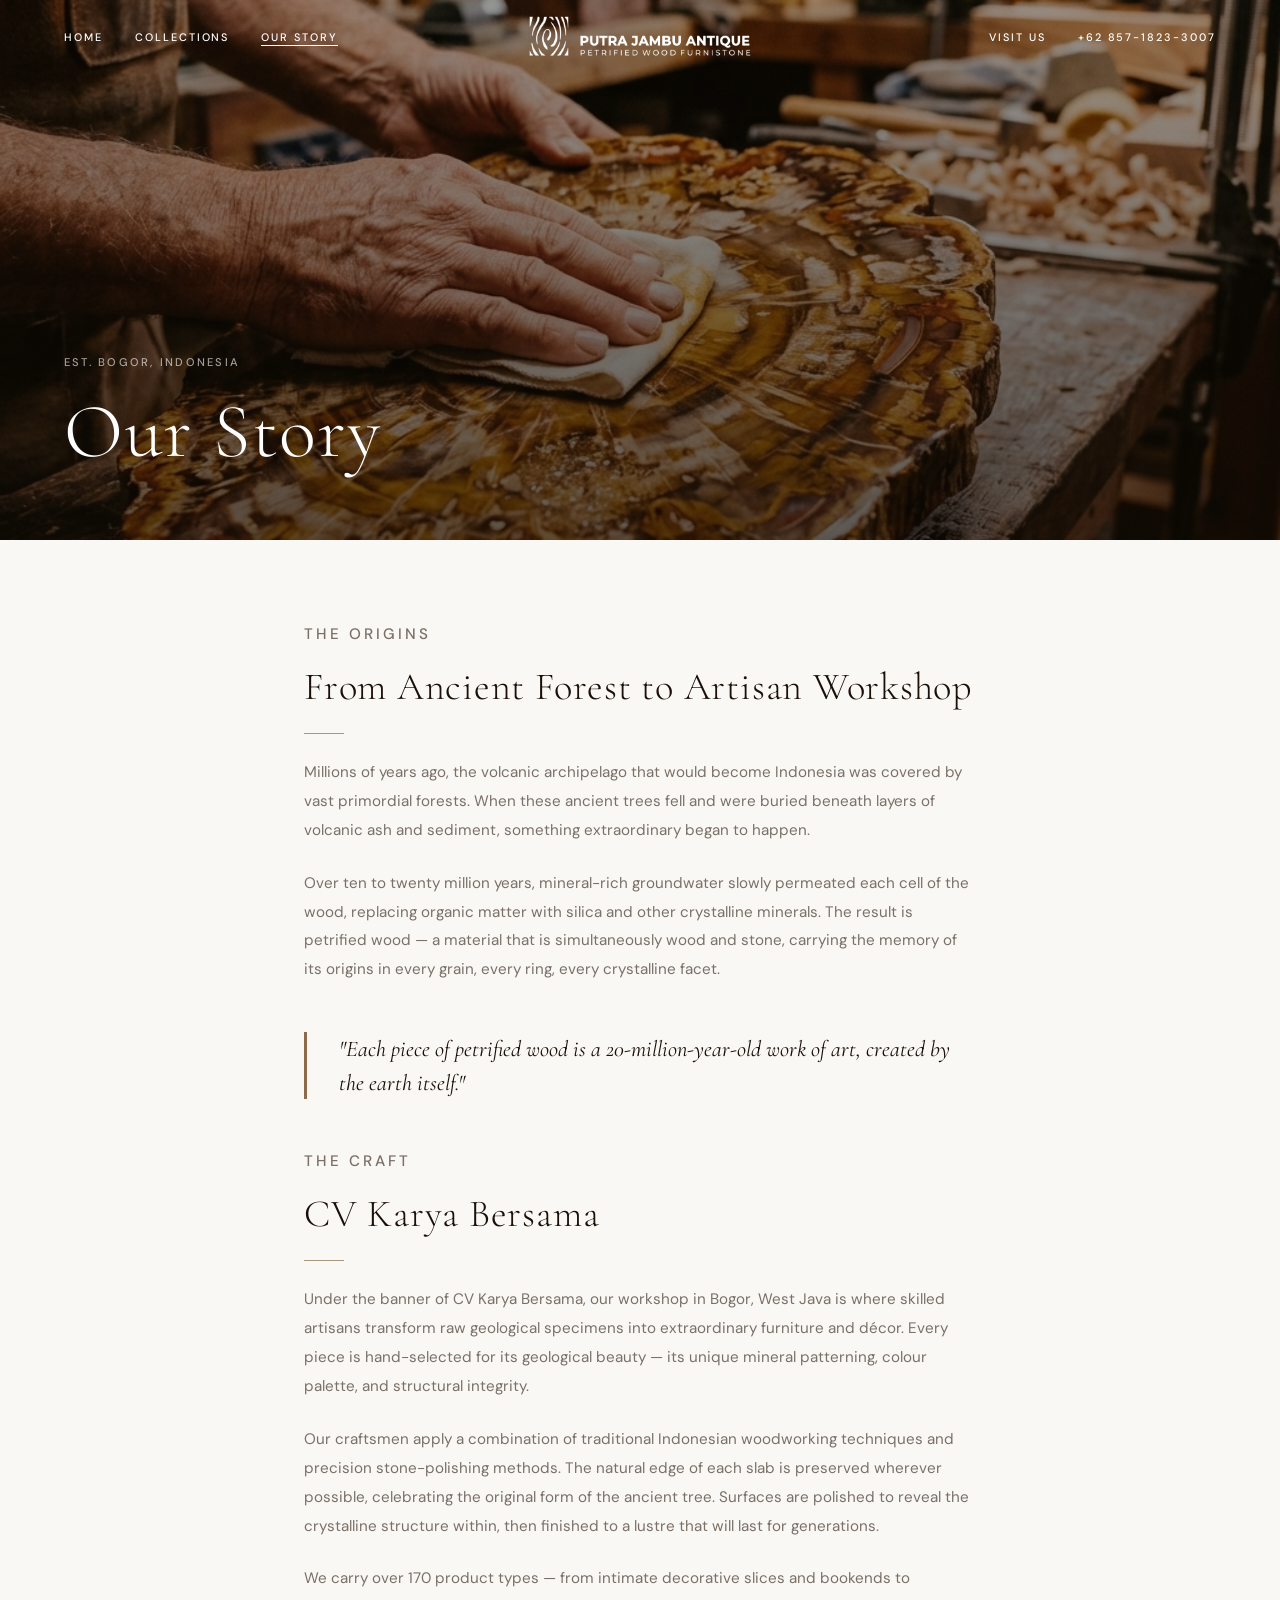
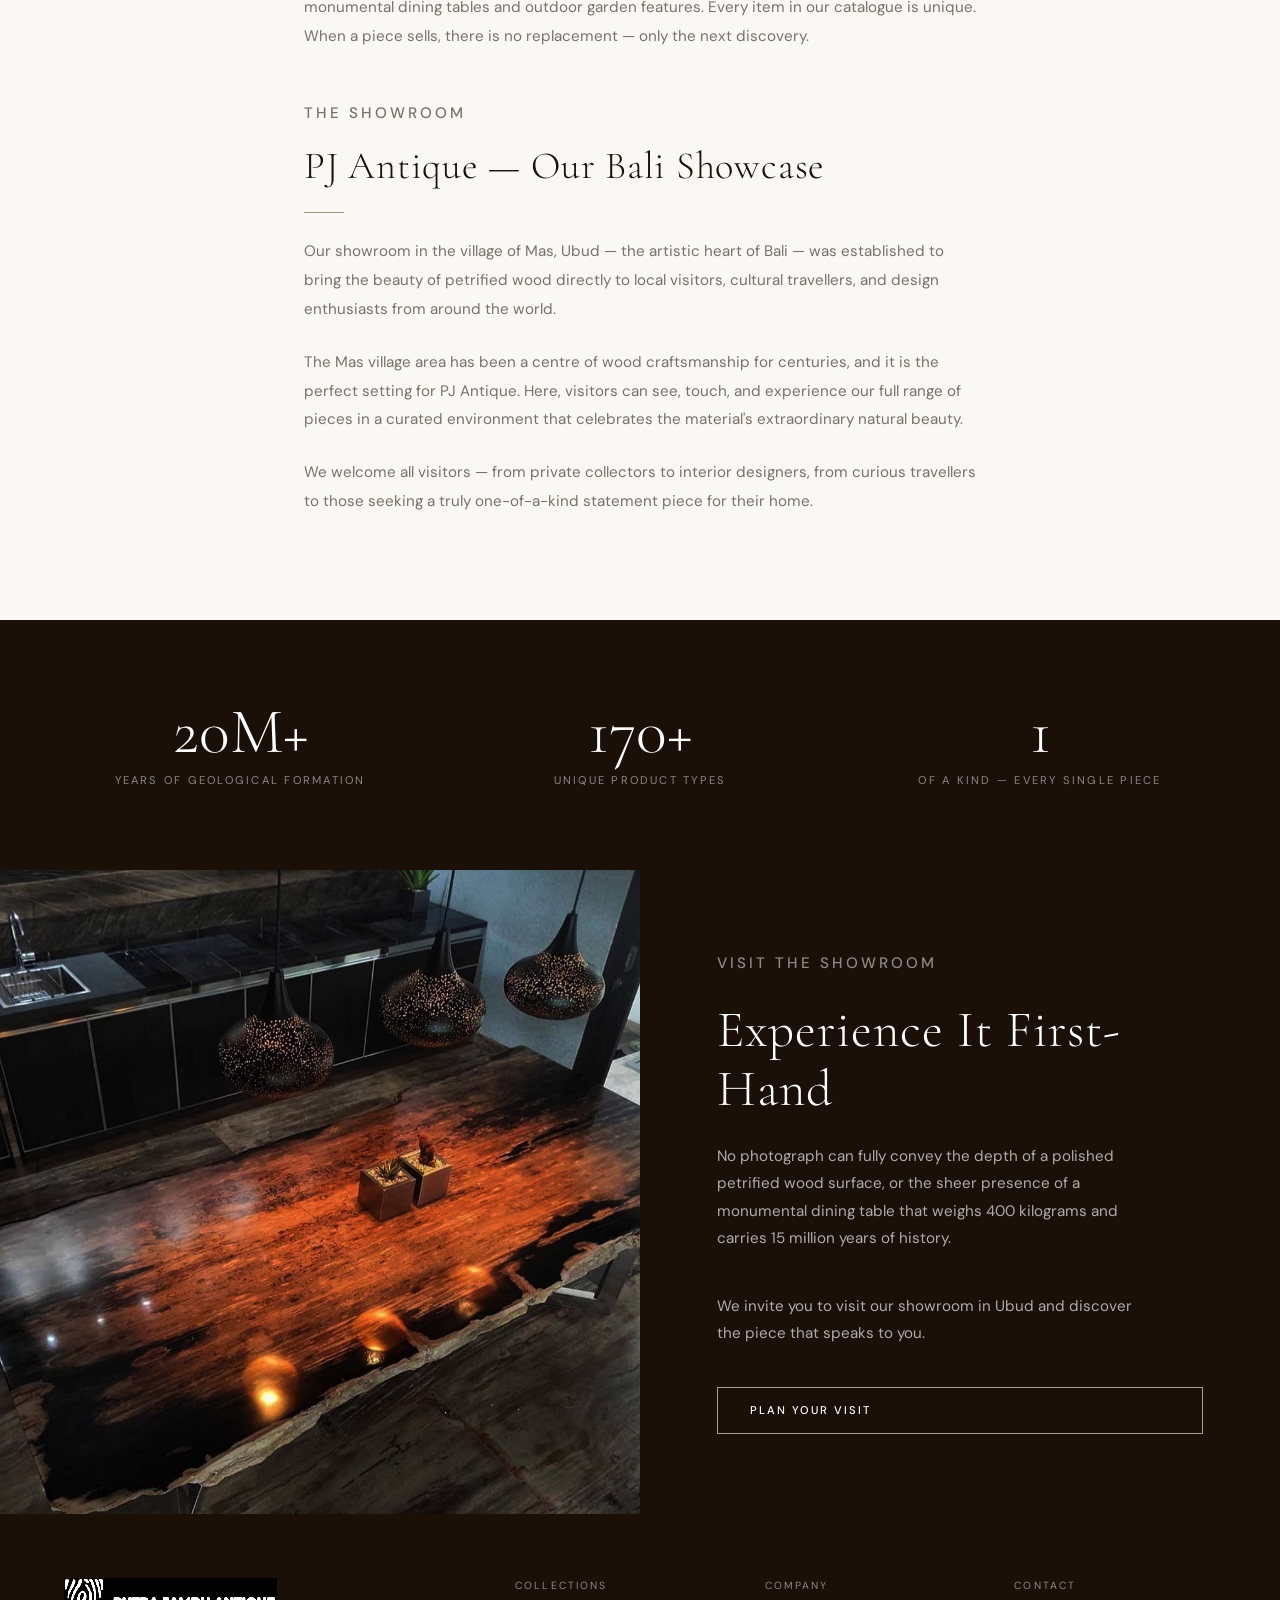
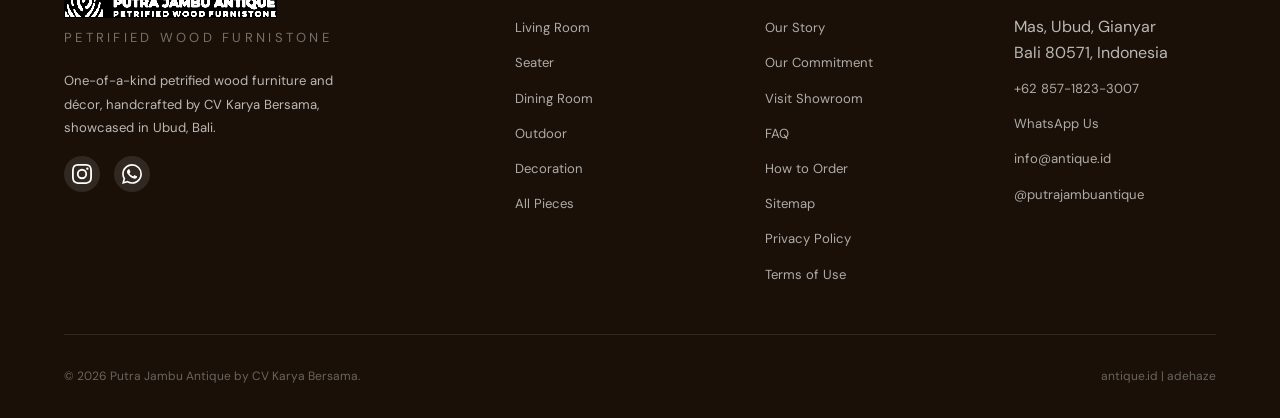
==== public/about.html @ fb38f7b7 "Add Commitment page, fix breadcrumb to Home > Collections > Category > Product, add HTML-to-Markdown" ====
<!DOCTYPE html>
<html lang="en">
<head>
  <meta charset="UTF-8">
  <meta name="viewport" content="width=device-width, initial-scale=1.0">
  <title>Our Story — Putra Jambu Antique</title>
  <meta name="description" content="The story of Putra Jambu Antique — from geological formation millions of years ago to handcrafted heirloom furniture in Bali today.">
  <meta property="og:title" content="Our Story — Putra Jambu Antique">
  <meta property="og:description" content="The story of Putra Jambu Antique — from geological formation millions of years ago to handcrafted heirloom furniture in Bali today.">
  <meta property="og:type" content="website">
  <meta property="og:url" content="https://antique.id/about.html">
  <meta property="og:image" content="https://antique.id/images/about_brand.png">
  <meta name="twitter:card" content="summary_large_image">
  <meta name="twitter:title" content="Our Story — Putra Jambu Antique">
  <meta name="twitter:description" content="The story of Putra Jambu Antique — from geological formation millions of years ago to handcrafted heirloom furniture in Bali today.">
  <meta name="twitter:image" content="https://antique.id/images/about_brand.png">
  <meta name="robots" content="index, follow">
  <link rel="canonical" href="https://antique.id/about">
    <link rel="preconnect" href="https://fonts.googleapis.com">
  <link rel="preconnect" href="https://fonts.gstatic.com" crossorigin>
  <link href="https://fonts.googleapis.com/css2?family=Cormorant+Garamond:ital,wght@0,300;0,400;0,500;0,600;1,300;1,400&family=DM+Sans:wght@300;400;500&display=swap" rel="stylesheet">
  <link rel="stylesheet" href="css/main.css">
  <link rel="icon" type="image/png" href="images/PJA Square Logo_No_White_Background_1.png">
  <link rel="preload" as="image" href="images/about_brand.png">

  <script src="js/app.js" defer></script>
</head>
<body>

<div class="page-transition" id="pageTransition"></div>

<!-- NAVIGATION -->
<nav class="nav transparent" id="mainNav" role="navigation" aria-label="Main navigation">
  <div class="nav__inner">
    <ul class="nav__links" role="list">
      <li><a href="/" class="nav__link" id="nav-home">Home</a></li>
      <li><a href="/collections" class="nav__link" id="nav-collections">Collections</a></li>
      <li><a href="/about" class="nav__link active" id="nav-about">Our Story</a></li>
    </ul>
    <a href="/" class="nav__logo" aria-label="Putra Jambu Antique — Home">
      <img src="images/PJA Header Logo_No_White_Background_1.png" alt="Putra Jambu Antique" class="nav__logo-img" height="42" style="height:42px;width:auto;display:block;">
    </a>
    <ul class="nav__links nav__links--right" role="list">
      <li><a href="/contact" class="nav__link" id="nav-contact">Visit Us</a></li>
      <li><a href="tel:+6285718233007" class="nav__link" id="nav-phone">+62 857-1823-3007</a></li>
    </ul>
    <button class="nav__hamburger" id="navHamburger" aria-label="Open menu" aria-expanded="false">
      <span></span><span></span><span></span>
    </button>
  </div>
</nav>

<div class="nav__mobile" id="mobileMenu" role="dialog" aria-modal="true">
  <button class="nav__mobile-close" id="mobileClose" aria-label="Close menu">&#215;</button>
  <a href="/">Home</a>
  <a href="/collections">Collections</a>
  <a href="/about">Our Story</a>
  <a href="/contact">Visit Us</a>
  <a href="tel:+6285718233007">+62 857-1823-3007</a>
</div>

<!-- ABOUT HERO -->
<section class="about-hero" aria-labelledby="about-title">
  <div class="about-hero__bg" style="background-image: url('/images/about_brand.png')"></div>
  <div class="about-hero__overlay"></div>
  <div class="about-hero__content">
    <p class="label">Est. Bogor, Indonesia</p>
    <h1 id="about-title">Our Story</h1>
  </div>
</section>

<!-- ABOUT CONTENT -->
<main id="main-content">
  <div class="about-content" data-animate>
    <p class="label" style="margin-bottom: 1rem;">The Origins</p>
    <h2>From Ancient Forest to Artisan Workshop</h2>
    <div class="divider" style="margin-left: 0;"></div>
    <p>Millions of years ago, the volcanic archipelago that would become Indonesia was covered by vast primordial forests. When these ancient trees fell and were buried beneath layers of volcanic ash and sediment, something extraordinary began to happen.</p>
    <p>Over ten to twenty million years, mineral-rich groundwater slowly permeated each cell of the wood, replacing organic matter with silica and other crystalline minerals. The result is petrified wood — a material that is simultaneously wood and stone, carrying the memory of its origins in every grain, every ring, every crystalline facet.</p>

    <blockquote>
      "Each piece of petrified wood is a 20-million-year-old work of art, created by the earth itself."
    </blockquote>

    <p class="label" style="margin-bottom: 1rem;" id="craft">The Craft</p>
    <h2>CV Karya Bersama</h2>
    <div class="divider" style="margin-left: 0;"></div>
    <p>Under the banner of CV Karya Bersama, our workshop in Bogor, West Java is where skilled artisans transform raw geological specimens into extraordinary furniture and décor. Every piece is hand-selected for its geological beauty — its unique mineral patterning, colour palette, and structural integrity.</p>
    <p>Our craftsmen apply a combination of traditional Indonesian woodworking techniques and precision stone-polishing methods. The natural edge of each slab is preserved wherever possible, celebrating the original form of the ancient tree. Surfaces are polished to reveal the crystalline structure within, then finished to a lustre that will last for generations.</p>
    <p>We carry over 170 product types — from intimate decorative slices and bookends to monumental dining tables and outdoor garden features. Every item in our catalogue is unique. When a piece sells, there is no replacement — only the next discovery.</p>

    <p class="label" style="margin-bottom: 1rem; margin-top: 3rem;">The Showroom</p>
    <h2>PJ Antique — Our Bali Showcase</h2>
    <div class="divider" style="margin-left: 0;"></div>
    <p>Our showroom in the village of Mas, Ubud — the artistic heart of Bali — was established to bring the beauty of petrified wood directly to local visitors, cultural travellers, and design enthusiasts from around the world.</p>
    <p>The Mas village area has been a centre of wood craftsmanship for centuries, and it is the perfect setting for PJ Antique. Here, visitors can see, touch, and experience our full range of pieces in a curated environment that celebrates the material's extraordinary natural beauty.</p>
    <p>We welcome all visitors — from private collectors to interior designers, from curious travellers to those seeking a truly one-of-a-kind statement piece for their home.</p>
  </div>

  <!-- STATS -->
  <div class="stats-section" data-animate="fade">
    <div class="stats-section__inner">
      <div class="stat">
        <p class="stat__num">20M+</p>
        <p class="stat__label">Years of Geological Formation</p>
      </div>
      <div class="stat">
        <p class="stat__num">170+</p>
        <p class="stat__label">Unique Product Types</p>
      </div>
      <div class="stat">
        <p class="stat__num">1</p>
        <p class="stat__label">Of a Kind — Every Single Piece</p>
      </div>
    </div>
  </div>

  <!-- EDITORIAL -->
  <div class="editorial" data-animate="fade">
    <div class="editorial__img-wrap">
      <img src="images/cat_dining.png" alt="Petrified wood dining table in showroom" class="editorial__img" loading="lazy">
    </div>
    <div class="editorial__copy">
      <p class="label">Visit the Showroom</p>
      <h2>Experience It First-Hand</h2>
      <p>No photograph can fully convey the depth of a polished petrified wood surface, or the sheer presence of a monumental dining table that weighs 400 kilograms and carries 15 million years of history.</p>
      <p>We invite you to visit our showroom in Ubud and discover the piece that speaks to you.</p>
      <a href="/contact" class="btn btn--outline" id="about-visit-btn">Plan Your Visit</a>
    </div>
  </div>
</main>

<!-- FOOTER -->
<footer class="footer" role="contentinfo">
  <div class="footer__inner">
    <div class="footer__top">
      <div class="footer__brand">
        <img src="images/PJA Header Logo_1.png" alt="Putra Jambu Antique" style="height:40px;width:auto;margin-bottom:0.5rem;filter:invert(1) brightness(10) saturate(0);" loading="lazy">
        <p class="footer__brand-sub">Petrified Wood Furnistone</p>
        <p>One-of-a-kind petrified wood furniture and décor, handcrafted by CV Karya Bersama, showcased in Ubud, Bali.</p>
        <div class="footer__social">
          <a href="https://www.instagram.com/putrajambuantique/" target="_blank" rel="noopener" aria-label="Instagram"><svg width="20" height="20" viewBox="0 0 24 24" fill="currentColor"><path d="M12 2.163c3.204 0 3.584.012 4.85.07 3.252.148 4.771 1.691 4.919 4.919.058 1.265.069 1.645.069 4.849 0 3.205-.012 3.584-.069 4.849-.149 3.225-1.664 4.771-4.919 4.919-1.266.058-1.644.07-4.85.07-3.204 0-3.584-.012-4.849-.07-3.26-.149-4.771-1.699-4.919-4.92-.058-1.265-.07-1.644-.07-4.849 0-3.204.013-3.583.07-4.849.149-3.227 1.664-4.771 4.919-4.919 1.266-.057 1.645-.069 4.849-.069zM12 0C8.741 0 8.333.014 7.053.072 2.695.272.273 2.69.073 7.052.014 8.333 0 8.741 0 12c0 3.259.014 3.668.072 4.948.2 4.358 2.618 6.78 6.98 6.98C8.333 23.986 8.741 24 12 24c3.259 0 3.668-.014 4.948-.072 4.354-.2 6.782-2.618 6.979-6.98.059-1.28.073-1.689.073-4.948 0-3.259-.014-3.667-.072-4.947-.196-4.354-2.617-6.78-6.979-6.98C15.668.014 15.259 0 12 0zm0 5.838a6.162 6.162 0 100 12.324 6.162 6.162 0 000-12.324zM12 16a4 4 0 110-8 4 4 0 010 8zm6.406-11.845a1.44 1.44 0 100 2.881 1.44 1.44 0 000-2.881z"/></svg></a>
          <a href="https://wa.me/6285718233007" target="_blank" rel="noopener" aria-label="WhatsApp"><svg width="20" height="20" viewBox="0 0 24 24" fill="currentColor"><path d="M17.472 14.382c-.297-.149-1.758-.867-2.03-.967-.273-.099-.471-.148-.67.15-.197.297-.767.966-.94 1.164-.173.199-.347.223-.644.075-.297-.15-1.255-.463-2.39-1.475-.883-.788-1.48-1.761-1.653-2.059-.173-.297-.018-.458.13-.606.134-.133.298-.347.446-.52.149-.174.198-.298.298-.497.099-.198.05-.371-.025-.52-.075-.149-.669-1.612-.916-2.207-.242-.579-.487-.5-.669-.51-.173-.008-.371-.01-.57-.01-.198 0-.52.074-.792.372-.272.297-1.04 1.016-1.04 2.479 0 1.462 1.065 2.875 1.213 3.074.149.198 2.096 3.2 5.077 4.487.709.306 1.262.489 1.694.625.712.227 1.36.195 1.871.118.571-.085 1.758-.719 2.006-1.413.248-.694.248-1.289.173-1.413-.074-.124-.272-.198-.57-.347m-5.421 7.403h-.004a9.87 9.87 0 01-5.031-1.378l-.361-.214-3.741.982.998-3.648-.235-.374a9.86 9.86 0 01-1.51-5.26c.001-5.45 4.436-9.884 9.888-9.884 2.64 0 5.122 1.03 6.988 2.898a9.825 9.825 0 012.893 6.994c-.003 5.45-4.437 9.884-9.885 9.884m8.413-18.297A11.815 11.815 0 0012.05 0C5.495 0 .16 5.335.157 11.892c0 2.096.547 4.142 1.588 5.945L.057 24l6.305-1.654a11.882 11.882 0 005.683 1.448h.005c6.554 0 11.89-5.335 11.893-11.893a11.821 11.821 0 00-3.48-8.413z"/></svg></a>
        </div>
      </div>
      <div><p class="footer__col-title">Collections</p><ul class="footer__links"><li><a href="/collections?cat=living-room">Living Room</a></li><li><a href="/collections?cat=seater">Seater</a></li><li><a href="/collections?cat=dining-room">Dining Room</a></li><li><a href="/collections?cat=outdoor">Outdoor</a></li><li><a href="/collections?cat=decoration">Decoration</a></li><li><a href="/collections">All Pieces</a></li></ul></div>
      <div><p class="footer__col-title">Company</p><ul class="footer__links"><li><a href="/about">Our Story</a></li><li><a href="/commitment">Our Commitment</a></li><li><a href="/contact">Visit Showroom</a></li><li><a href="/faq">FAQ</a></li><li><a href="/faq#how-to-order">How to Order</a></li><li><a href="/sitemap">Sitemap</a></li><li><a href="/privacy-policy">Privacy Policy</a></li><li><a href="/terms">Terms of Use</a></li></ul></div>
      <div><p class="footer__col-title">Contact</p><ul class="footer__links"><li>Mas, Ubud, Gianyar<br>Bali 80571, Indonesia</li><li><a href="tel:+6285718233007">+62 857-1823-3007</a></li><li><a href="https://wa.me/6285718233007" target="_blank" rel="noopener">WhatsApp Us</a></li><li><a href="mailto:info@antique.id">info@antique.id</a></li><li><a href="https://www.instagram.com/putrajambuantique/" target="_blank" rel="noopener">@putrajambuantique</a></li></ul></div>
    </div>
    <div class="footer__bottom">
      <p>&copy; <span id="footerYear"></span> Putra Jambu Antique by CV Karya Bersama.</p>
      <p>antique.id | adehaze</p>
    </div>
  </div>
</footer>

</body>
</html>
---- public/css/main.css ----
/* ============================================================
   PJ ANTIQUE — Main Stylesheet
   Inspired by RH (Restoration Hardware) aesthetic
   ============================================================ */

/* --- Design Tokens --- */
:root {
  --cream:        #FAF8F5;
  --cream-dark:   #F0EAE2;
  --espresso:     #1A1008;
  --espresso-mid: #3D2B1A;
  --wood:         #8C6A4A;
  --wood-light:   #B59574;
  --warm-gray:    #7A7068;
  --border:       #D4C9BC;
  --border-dark:  #A89880;
  --white:        #FFFFFF;
  --overlay:      rgba(20, 12, 4, 0.55);

  --font-display: 'Cormorant Garamond', Georgia, 'Times New Roman', serif;
  --font-body:    'DM Sans', system-ui, -apple-system, sans-serif;

  --nav-h:        72px;
  --max-w:        1440px;
  --page-px:      clamp(1.5rem, 5vw, 5rem);
  --transition-speed: 200ms;

  --ease-out:     cubic-bezier(0.22, 1, 0.36, 1);
  --ease-in-out:  cubic-bezier(0.65, 0, 0.35, 1);
}

/* --- Reset --- */
*, *::before, *::after { box-sizing: border-box; margin: 0; padding: 0; }
html { scroll-behavior: smooth; font-size: 16px; }
body {
  font-family: var(--font-body);
  background: var(--cream);
  color: var(--espresso);
  line-height: 1.6;
  overflow-x: hidden;
  -webkit-font-smoothing: antialiased;
}
img { display: block; max-width: 100%; height: auto; }
a  { color: inherit; text-decoration: none; }
ul { list-style: none; }
button { cursor: pointer; border: none; background: none; font-family: inherit; }

/* --- Typography Scale --- */
h1, h2, h3, h4 {
  font-family: var(--font-display);
  font-weight: 300;
  line-height: 1.15;
  letter-spacing: 0.02em;
}
h1 { font-size: clamp(2.8rem, 6vw, 5.5rem); }
h2 { font-size: clamp(2rem, 4vw, 3.5rem); }
h3 { font-size: clamp(1.4rem, 2.5vw, 2rem); }
h4 { font-size: clamp(1.1rem, 1.8vw, 1.4rem); }

.label {
  font-family: var(--font-body);
  font-size: 0.7rem;
  font-weight: 500;
  letter-spacing: 0.2em;
  text-transform: uppercase;
  color: var(--warm-gray);
}

/* ============================================================
   NAVIGATION
   ============================================================ */
.nav {
  position: fixed;
  top: 0; left: 0; right: 0;
  z-index: 1000;
  height: var(--nav-h);
  display: flex;
  align-items: center;
  padding: 0 var(--page-px);
  transition: background 0.4s var(--ease-out),
              box-shadow 0.4s var(--ease-out);
}
.nav.transparent { background: transparent; }
.nav.scrolled {
  background: var(--cream);
  box-shadow: 0 1px 0 var(--border);
}
.nav.dark-mode { background: var(--espresso); }

.nav__inner {
  display: grid;
  grid-template-columns: 1fr auto 1fr;
  align-items: center;
  width: 100%;
  max-width: var(--max-w);
  margin: 0 auto;
}

.nav__links {
  display: flex;
  gap: 2rem;
  align-items: center;
}
.nav__links--right { justify-content: flex-end; }

.nav__link {
  font-size: 0.68rem;
  font-weight: 500;
  letter-spacing: 0.18em;
  text-transform: uppercase;
  color: var(--white);
  transition: opacity 0.2s;
  white-space: nowrap;
}
.nav.scrolled .nav__link { color: var(--espresso); }
.nav__link:hover { opacity: 0.6; }
.nav__link.active {
  border-bottom: 1px solid currentColor;
  padding-bottom: 1px;
}

.nav__logo {
  text-align: center;
  display: flex;
  align-items: center;
  justify-content: center;
}
.nav__logo-img {
  height: 42px;
  width: auto;
  display: block;
  /* Logo has dark colours — invert on dark/transparent nav so it shows white */
  filter: invert(1) brightness(10) saturate(0);
  transition: filter 0.4s var(--ease-out);
}
/* On scrolled (cream) nav, show logo in its natural dark colours */
.nav.scrolled .nav__logo-img,
.nav.dark-mode .nav__logo-img {
  filter: invert(1) brightness(10) saturate(0);
}
/* Override: pages where nav starts scrolled with cream bg */
.nav.scrolled:not(.dark-mode) .nav__logo-img {
  filter: none;
}

/* Mobile hamburger */
.nav__hamburger {
  display: none;
  flex-direction: column;
  gap: 5px;
  padding: 8px;
}
.nav__hamburger span {
  display: block; width: 24px; height: 2px;
  background: var(--white);
  transition: transform 0.3s, opacity 0.3s, background 0.3s;
}
.nav.dark-mode .nav__hamburger span { background: var(--white); }
.nav.scrolled .nav__hamburger span { background: var(--espresso); }

/* Mobile menu */
.nav__mobile {
  display: none;
  position: fixed;
  inset: 0;
  background: var(--espresso);
  z-index: 999;
  flex-direction: column;
  align-items: center;
  justify-content: center;
  gap: 2.5rem;
}
.nav__mobile.open { display: flex; }
.nav__mobile a {
  font-family: var(--font-display);
  font-size: 2rem;
  font-weight: 300;
  letter-spacing: 0.1em;
  color: var(--cream);
  transition: opacity 0.2s;
}
.nav__mobile a:hover { opacity: 0.6; }
.nav__mobile-close {
  position: absolute;
  top: 1.5rem; right: 2rem;
  font-size: 2rem;
  color: var(--cream);
  cursor: pointer;
  background: none; border: none;
}

@media (max-width: 768px) {
  .nav__links { display: none; }
  .nav__hamburger { display: flex; flex-direction: column; justify-content: center; align-items: center; gap: 6px; }
  .nav__inner { 
    display: flex; 
    justify-content: space-between; 
    align-items: center; 
  }
}

/* ============================================================
   HERO
   ============================================================ */
.hero {
  position: relative;
  height: 100svh;
  min-height: 600px;
  display: flex;
  align-items: flex-end;
  overflow: hidden;
}
.hero__bg {
  position: absolute;
  inset: 0;
  background-size: cover;
  background-position: center;
  transform: scale(1.05);
  transition: transform 8s ease-out;
}
.hero__bg.loaded { transform: scale(1); }
.hero__overlay {
  position: absolute;
  inset: 0;
  background: linear-gradient(
    to top,
    rgba(16, 10, 4, 0.85) 0%,
    rgba(16, 10, 4, 0.3) 50%,
    rgba(16, 10, 4, 0.1) 100%
  );
}
.hero__content {
  position: relative;
  z-index: 2;
  padding: 0 var(--page-px) 6rem;
  max-width: var(--max-w);
  margin: 0 auto;
  width: 100%;
}
.hero__label {
  color: rgba(255,255,255,0.65);
  margin-bottom: 1.2rem;
}
.hero__title {
  color: var(--white);
  max-width: 16ch;
  margin-bottom: 2rem;
}
.hero__subtitle {
  color: rgba(255,255,255,0.7);
  font-family: var(--font-display);
  font-size: 1.15rem;
  font-weight: 300;
  font-style: italic;
  max-width: 40ch;
  margin-bottom: 2.5rem;
}
.hero__actions { display: flex; gap: 1.2rem; flex-wrap: wrap; }

/* ============================================================
   BUTTONS
   ============================================================ */
.btn {
  display: inline-flex;
  align-items: center;
  gap: 0.6rem;
  padding: 0.85rem 2rem;
  font-size: 0.7rem;
  font-weight: 500;
  letter-spacing: 0.18em;
  text-transform: uppercase;
  transition: all 0.3s var(--ease-out);
  white-space: nowrap;
}
.btn--primary {
  background: var(--white);
  color: var(--espresso);
}
.btn--primary:hover {
  background: var(--cream-dark);
  transform: translateY(-2px);
}
.btn--outline {
  border: 1px solid rgba(255,255,255,0.6);
  color: var(--white);
}
.btn--outline:hover {
  border-color: var(--white);
  background: rgba(255,255,255,0.08);
  transform: translateY(-2px);
}
.btn--dark {
  background: var(--espresso);
  color: var(--white);
}
.btn--dark:hover {
  background: var(--espresso-mid);
  transform: translateY(-2px);
}
.btn--ghost {
  border: 1px solid var(--border-dark);
  color: var(--espresso);
}
.btn--ghost:hover {
  background: var(--espresso);
  color: var(--white);
  border-color: var(--espresso);
}

/* ============================================================
   SECTIONS SHARED
   ============================================================ */
section { overflow: hidden; }

.section-header {
  text-align: center;
  padding: 5rem var(--page-px) 3rem;
  max-width: var(--max-w);
  margin: 0 auto;
}
.section-header .label { margin-bottom: 1rem; }
.section-header h2 { margin-bottom: 1rem; }
.section-header p {
  color: var(--warm-gray);
  max-width: 50ch;
  margin: 0 auto;
  font-size: 0.95rem;
}

.divider {
  width: 40px;
  height: 1px;
  background: var(--border-dark);
  margin: 1.5rem auto;
}

/* ============================================================
   CATEGORY GRID (Homepage)
   ============================================================ */
.categories {
  padding: 0 var(--page-px) 6rem;
  max-width: var(--max-w);
  margin: 0 auto;
}
.categories__grid {
  display: grid;
  grid-template-columns: repeat(4, 1fr);
  gap: 1rem;
}
@media (max-width: 900px) {
  .categories__grid { grid-template-columns: repeat(2, 1fr); }
}
@media (max-width: 480px) {
  .categories__grid { grid-template-columns: 1fr; }
}

.cat-card {
  position: relative;
  overflow: hidden;
  aspect-ratio: 3/4;
  display: block;
  cursor: pointer;
}
.cat-card:first-child { aspect-ratio: unset; grid-row: span 2; }
@media (max-width: 900px) {
  .cat-card:first-child { aspect-ratio: 3/4; grid-row: span 1; }
}

.cat-card__img {
  width: 100%; height: 100%;
  object-fit: cover;
  transition: transform 0.8s var(--ease-out);
}
.cat-card:hover .cat-card__img { transform: scale(1.05); }

.cat-card__overlay {
  position: absolute;
  inset: 0;
  background: linear-gradient(to top, rgba(16,10,4,0.75) 0%, transparent 55%);
  transition: opacity 0.4s;
}
.cat-card:hover .cat-card__overlay { opacity: 0.9; }

.cat-card__content {
  position: absolute;
  bottom: 0; left: 0; right: 0;
  padding: 1.5rem;
  color: var(--white);
}
.cat-card__label { color: rgba(255,255,255,0.6); margin-bottom: 0.4rem; }
.cat-card__title {
  font-family: var(--font-display);
  font-size: 1.4rem;
  font-weight: 300;
  letter-spacing: 0.05em;
  margin-bottom: 0.8rem;
}
.cat-card__link {
  font-size: 0.65rem;
  font-weight: 500;
  letter-spacing: 0.2em;
  text-transform: uppercase;
  color: rgba(255,255,255,0.75);
  display: inline-flex;
  align-items: center;
  gap: 0.4rem;
  border-bottom: 1px solid rgba(255,255,255,0.3);
  padding-bottom: 2px;
  transition: all 0.3s;
}
.cat-card:hover .cat-card__link { color: var(--white); border-color: var(--white); }

/* ============================================================
   FEATURED PRODUCTS (Homepage)
   ============================================================ */
.featured {
  background: var(--cream-dark);
  padding: 5rem 0;
}
.featured__inner {
  max-width: var(--max-w);
  margin: 0 auto;
  padding: 0 var(--page-px);
}
.featured__track-wrap {
  overflow: hidden;
  margin: 0 calc(-1 * var(--page-px));
}
.featured__track {
  display: flex;
  gap: 1.5rem;
  padding: 2rem var(--page-px);
  overflow-x: auto;
  scroll-snap-type: x mandatory;
  scrollbar-width: none;
  -ms-overflow-style: none;
}
.featured__track::-webkit-scrollbar { display: none; }

.featured__nav {
  display: flex;
  justify-content: flex-end;
  gap: 0.75rem;
  margin-top: 1.5rem;
}
.featured__nav button {
  width: 44px; height: 44px;
  border: 1px solid var(--border-dark);
  display: flex; align-items: center; justify-content: center;
  transition: all 0.3s;
  color: var(--espresso);
}
.featured__nav button:hover { background: var(--espresso); color: var(--white); border-color: var(--espresso); }

/* ============================================================
   PRODUCT CARDS
   ============================================================ */
.prod-card {
  flex: 0 0 320px;
  scroll-snap-align: start;
  display: block;
  cursor: pointer;
}
@media (max-width: 480px) { .prod-card { flex: 0 0 80vw; } }

.prod-card__img-wrap {
  position: relative;
  overflow: hidden;
  aspect-ratio: 4/5;
  background: var(--cream);
  margin-bottom: 1rem;
}
.prod-card__img {
  width: 100%; height: 100%;
  object-fit: cover;
  transition: transform 0.7s var(--ease-out);
}
.prod-card:hover .prod-card__img { transform: scale(1.04); }
.prod-card__badge {
  position: absolute;
  top: 1rem; left: 1rem;
  background: var(--espresso);
  color: var(--white);
  font-size: 0.6rem;
  letter-spacing: 0.15em;
  text-transform: uppercase;
  padding: 0.3rem 0.7rem;
}

.prod-card__info { padding: 0 0.25rem; }
.prod-card__cat {
  font-size: 0.65rem;
  letter-spacing: 0.2em;
  text-transform: uppercase;
  color: var(--warm-gray);
  margin-bottom: 0.3rem;
}
.prod-card__name {
  font-family: var(--font-display);
  font-size: 1.1rem;
  font-weight: 300;
  color: var(--espresso);
  margin-bottom: 0.4rem;
  line-height: 1.3;
}
.prod-card__short {
  font-size: 0.82rem;
  color: var(--warm-gray);
  line-height: 1.5;
  margin-bottom: 0.75rem;
}
.prod-card__action {
  font-size: 0.65rem;
  letter-spacing: 0.18em;
  text-transform: uppercase;
  color: var(--espresso);
  border-bottom: 1px solid var(--border-dark);
  padding-bottom: 2px;
  display: inline-block;
  transition: border-color 0.3s;
}
.prod-card:hover .prod-card__action { border-color: var(--espresso); }

/* ── Skeleton loading cards ── */
@keyframes shimmer {
  0%   { background-position: -800px 0; }
  100% { background-position: 800px 0; }
}
.skeleton-card {
  flex: 0 0 320px;
  display: block;
  pointer-events: none;
}
@media (max-width: 480px) { .skeleton-card { flex: 0 0 80vw; } }

.skeleton-card__img {
  aspect-ratio: 4/5;
  background: linear-gradient(90deg, var(--cream) 25%, #e8e0d8 50%, var(--cream) 75%);
  background-size: 800px 100%;
  animation: shimmer 1.4s infinite linear;
  margin-bottom: 1rem;
}
.skeleton-card__line {
  height: 0.7rem;
  border-radius: 2px;
  background: linear-gradient(90deg, var(--cream) 25%, #e8e0d8 50%, var(--cream) 75%);
  background-size: 800px 100%;
  animation: shimmer 1.4s infinite linear;
  margin-bottom: 0.6rem;
}
.skeleton-card__line--short { width: 55%; }
.skeleton-card__line--long  { width: 85%; }

/* ============================================================
   EDITORIAL BANNER
   ============================================================ */
.editorial {
  display: grid;
  grid-template-columns: 1fr 1fr;
  min-height: 70vh;
}
@media (max-width: 768px) { .editorial { grid-template-columns: 1fr; } }

.editorial__img-wrap {
  position: relative;
  overflow: hidden;
  min-height: 400px;
}
.editorial__img {
  position: absolute;
  inset: 0;
  width: 100%; height: 100%;
  object-fit: cover;
  transition: transform 0.8s var(--ease-out);
}
.editorial:hover .editorial__img { transform: scale(1.03); }

.editorial__copy {
  background: var(--espresso);
  color: var(--white);
  display: flex;
  flex-direction: column;
  justify-content: center;
  padding: 5rem clamp(2rem, 6vw, 6rem);
}
.editorial__copy .label { color: rgba(255,255,255,0.5); margin-bottom: 1.5rem; }
.editorial__copy h2 { color: var(--white); margin-bottom: 1.5rem; }
.editorial__copy p {
  color: rgba(255,255,255,0.65);
  font-size: 0.95rem;
  line-height: 1.8;
  margin-bottom: 2.5rem;
  max-width: 42ch;
}

/* ============================================================
   FULL-BLEED PARALLAX SECTION
   ============================================================ */
.parallax-section {
  position: relative;
  height: 60vh;
  min-height: 400px;
  display: flex;
  align-items: center;
  justify-content: center;
  overflow: hidden;
}
.parallax-section__bg {
  position: absolute;
  inset: -20%;
  background-size: cover;
  background-position: center;
  will-change: transform;
}
.parallax-section__overlay {
  position: absolute;
  inset: 0;
  background: rgba(16,10,4,0.65);
}
.parallax-section__content {
  position: relative;
  z-index: 2;
  text-align: center;
  color: var(--white);
  padding: 0 var(--page-px);
}
.parallax-section__content h2 { color: var(--white); margin-bottom: 1rem; }
.parallax-section__content p {
  color: rgba(255,255,255,0.7);
  font-family: var(--font-display);
  font-style: italic;
  font-size: 1.2rem;
  margin-bottom: 2rem;
}

/* ============================================================
   INFO STRIP
   ============================================================ */
.info-strip {
  background: var(--cream-dark);
  border-top: 1px solid var(--border);
  border-bottom: 1px solid var(--border);
}
.info-strip__inner {
  display: grid;
  grid-template-columns: repeat(3, 1fr);
  max-width: var(--max-w);
  margin: 0 auto;
}
@media (max-width: 600px) { .info-strip__inner { grid-template-columns: 1fr; } }

.info-strip__item {
  padding: 2.5rem var(--page-px);
  text-align: center;
  border-right: 1px solid var(--border);
}
.info-strip__item:last-child { border-right: none; }
.info-strip__icon {
  font-size: 1.5rem;
  margin-bottom: 0.8rem;
  display: block;
}
.info-strip__title {
  font-family: var(--font-display);
  font-size: 1rem;
  font-weight: 400;
  margin-bottom: 0.4rem;
}
.info-strip__text { font-size: 0.8rem; color: var(--warm-gray); }

/* ============================================================
   COLLECTIONS PAGE
   ============================================================ */
.page-hero {
  padding-top: var(--nav-h);
  background: var(--espresso);
  padding-bottom: 3rem;
}
.page-hero__inner {
  max-width: var(--max-w);
  margin: 0 auto;
  padding: 3rem var(--page-px) 0;
  color: var(--white);
}
.page-hero__inner .label { color: rgba(255,255,255,0.5); margin-bottom: 1rem; }
.page-hero__inner h1 { color: var(--white); }

.filter-bar {
  max-width: var(--max-w);
  margin: 0 auto;
  padding: 2rem var(--page-px);
  display: flex;
  gap: 0.5rem;
  flex-wrap: wrap;
  align-items: center;
  border-bottom: 1px solid var(--border);
}
.filter-bar__label {
  font-size: 0.65rem;
  letter-spacing: 0.2em;
  text-transform: uppercase;
  color: var(--warm-gray);
  margin-right: 0.5rem;
}
.filter-btn {
  font-family: var(--font-body);
  font-size: 0.68rem;
  letter-spacing: 0.15em;
  text-transform: uppercase;
  padding: 0.5rem 1.2rem;
  border: 1px solid var(--border);
  color: var(--warm-gray);
  background: transparent;
  transition: all 0.2s;
  cursor: pointer;
}
.filter-btn:hover,
.filter-btn.active {
  background: var(--espresso);
  color: var(--white);
  border-color: var(--espresso);
}

.products-grid-section {
  max-width: var(--max-w);
  margin: 0 auto;
  padding: 3rem var(--page-px) 6rem;
}
.products-grid {
  display: grid;
  grid-template-columns: repeat(auto-fill, minmax(280px, 1fr));
  gap: 2.5rem 1.5rem;
}
.products-grid .prod-card { flex: none; }

.no-results {
  grid-column: 1/-1;
  text-align: center;
  padding: 4rem;
  color: var(--warm-gray);
  font-family: var(--font-display);
  font-size: 1.5rem;
}

/* ============================================================
   PRODUCT DETAIL PAGE
   ============================================================ */
.product-detail {
  padding-top: var(--nav-h);
  min-height: 100vh;
}
.product-detail__inner {
  display: grid;
  grid-template-columns: 1fr 1fr;
  max-width: var(--max-w);
  margin: 0 auto;
  gap: 4rem;
  padding: 3rem var(--page-px) 6rem;
}
@media (max-width: 900px) {
  .product-detail__inner { grid-template-columns: 1fr; }
}

.product-gallery__main {
  position: relative;
  aspect-ratio: 4/5;
  overflow: hidden;
  background: var(--cream-dark);
  margin-bottom: 0.75rem;
}
.product-gallery__main img {
  width: 100%; height: 100%;
  object-fit: cover;
}
.product-gallery__thumbs {
  display: flex;
  gap: 0.5rem;
}
.product-gallery__thumb {
  width: 70px; height: 70px;
  object-fit: cover;
  cursor: pointer;
  border: 2px solid transparent;
  transition: border-color 0.2s;
  flex-shrink: 0;
}
.product-gallery__thumb.active { border-color: var(--espresso); }

.product-info .label { margin-bottom: 0.6rem; }
.product-info__name {
  font-family: var(--font-display);
  font-size: clamp(1.8rem, 3vw, 2.8rem);
  font-weight: 300;
  margin-bottom: 1rem;
  line-height: 1.2;
}
.product-info__desc {
  color: var(--warm-gray);
  font-size: 0.9rem;
  line-height: 1.9;
  margin-bottom: 2rem;
  max-width: 55ch;
}
.product-specs {
  border-top: 1px solid var(--border);
  border-bottom: 1px solid var(--border);
  padding: 1.5rem 0;
  margin-bottom: 2rem;
}
.product-spec {
  display: flex;
  justify-content: space-between;
  padding: 0.5rem 0;
  font-size: 0.85rem;
  border-bottom: 1px solid var(--border);
}
.product-spec:last-child { border-bottom: none; }
.product-spec__key {
  font-weight: 500;
  letter-spacing: 0.05em;
  color: var(--espresso);
  min-width: 110px;
}
.product-spec__val { color: var(--warm-gray); text-align: right; }

.product-info__cta { display: flex; flex-direction: column; gap: 0.75rem; }
.product-info__cta .btn { width: 100%; justify-content: center; }
.product-info__note {
  font-size: 0.75rem;
  color: var(--warm-gray);
  text-align: center;
}

.related-section {
  background: var(--cream-dark);
  padding: 5rem 0;
}

/* ============================================================
   ABOUT PAGE
   ============================================================ */
.about-hero {
  position: relative;
  height: 60vh;
  min-height: 400px;
  overflow: hidden;
  padding-top: var(--nav-h);
}
.about-hero__bg {
  position: absolute;
  inset: 0;
  background-size: cover;
  background-position: center;
}
.about-hero__overlay {
  position: absolute;
  inset: 0;
  background: linear-gradient(to bottom, rgba(16,10,4,0.4), rgba(16,10,4,0.65));
}
.about-hero__content {
  position: relative;
  z-index: 2;
  display: flex;
  flex-direction: column;
  justify-content: flex-end;
  height: 100%;
  padding: 0 var(--page-px) 4rem;
  max-width: var(--max-w);
  margin: 0 auto;
  color: var(--white);
}
.about-hero__content .label { color: rgba(255,255,255,0.6); margin-bottom: 1rem; }
.about-hero__content h1 { color: var(--white); }

.about-content {
  max-width: 800px;
  margin: 0 auto;
  padding: 5rem var(--page-px);
}
.about-content h2 {
  font-size: clamp(1.6rem, 3vw, 2.5rem);
  margin-bottom: 1.5rem;
}
.about-content p {
  color: var(--warm-gray);
  font-size: 0.95rem;
  line-height: 1.9;
  margin-bottom: 1.5rem;
}
.about-content blockquote {
  border-left: 3px solid var(--wood);
  padding-left: 2rem;
  margin: 3rem 0;
  font-family: var(--font-display);
  font-style: italic;
  font-size: 1.4rem;
  color: var(--espresso);
  line-height: 1.5;
}

.stats-section {
  background: var(--espresso);
  padding: 5rem var(--page-px);
}
.stats-section__inner {
  max-width: var(--max-w);
  margin: 0 auto;
  display: grid;
  grid-template-columns: repeat(3, 1fr);
  gap: 3rem;
  text-align: center;
}
@media (max-width: 600px) { .stats-section__inner { grid-template-columns: 1fr; } }

.stat__num {
  font-family: var(--font-display);
  font-size: 4rem;
  font-weight: 300;
  color: var(--white);
  line-height: 1;
  margin-bottom: 0.5rem;
}
.stat__label {
  font-size: 0.7rem;
  letter-spacing: 0.2em;
  text-transform: uppercase;
  color: rgba(255,255,255,0.5);
}

/* ============================================================
   CONTACT PAGE
   ============================================================ */
.contact-layout {
  display: grid;
  grid-template-columns: 1fr 1fr;
  min-height: calc(100vh - var(--nav-h));
  padding-top: var(--nav-h);
}
@media (max-width: 900px) { .contact-layout { grid-template-columns: 1fr; } }

.contact-info {
  background: var(--espresso);
  color: var(--white);
  padding: 5rem clamp(2rem, 6vw, 6rem);
  display: flex;
  flex-direction: column;
  justify-content: center;
}
.contact-info .label { color: rgba(255,255,255,0.5); margin-bottom: 1.5rem; }
.contact-info h1 { color: var(--white); margin-bottom: 2rem; font-size: clamp(2rem, 4vw, 3rem); }

.contact-detail {
  display: flex;
  flex-direction: column;
  gap: 2rem;
  margin-bottom: 3rem;
}
.contact-item { display: flex; gap: 1rem; align-items: flex-start; }
.contact-item__icon {
  font-size: 1.2rem;
  margin-top: 0.15rem;
  flex-shrink: 0;
  color: var(--wood-light);
}
.contact-item__label {
  font-size: 0.65rem;
  letter-spacing: 0.2em;
  text-transform: uppercase;
  color: rgba(255,255,255,0.45);
  margin-bottom: 0.3rem;
}
.contact-item__value {
  color: rgba(255,255,255,0.85);
  font-size: 0.9rem;
  line-height: 1.6;
}
.contact-item__value a { color: inherit; transition: opacity 0.2s; }
.contact-item__value a:hover { opacity: 0.7; }

.contact-hours { margin-bottom: 2.5rem; }
.contact-hours .label { margin-bottom: 1rem; }
.hours-row {
  display: flex;
  justify-content: space-between;
  padding: 0.5rem 0;
  border-bottom: 1px solid rgba(255,255,255,0.1);
  font-size: 0.85rem;
  color: rgba(255,255,255,0.7);
}

.contact-form-wrap {
  background: var(--cream);
  padding: 5rem clamp(2rem, 6vw, 5rem);
  display: flex;
  flex-direction: column;
  justify-content: center;
}
.contact-form-wrap h2 {
  font-size: clamp(1.5rem, 3vw, 2.2rem);
  margin-bottom: 0.5rem;
}
.contact-form-wrap > p {
  color: var(--warm-gray);
  font-size: 0.85rem;
  margin-bottom: 2.5rem;
}

.form-group {
  display: flex;
  flex-direction: column;
  gap: 0.4rem;
  margin-bottom: 1.25rem;
}
.form-group label {
  font-size: 0.65rem;
  letter-spacing: 0.18em;
  text-transform: uppercase;
  color: var(--warm-gray);
}
.form-group input,
.form-group textarea,
.form-group select {
  width: 100%;
  padding: 0.85rem 1rem;
  border: 1px solid var(--border);
  background: var(--white);
  font-family: var(--font-body);
  font-size: 0.9rem;
  color: var(--espresso);
  transition: border-color 0.2s;
  outline: none;
  -webkit-appearance: none;
}
.form-group input:focus,
.form-group textarea:focus,
.form-group select:focus { border-color: var(--espresso); }
.form-group textarea { resize: vertical; min-height: 130px; }

.form-row { display: grid; grid-template-columns: 1fr 1fr; gap: 1rem; }
@media (max-width: 480px) { .form-row { grid-template-columns: 1fr; } }

.form-submit { margin-top: 0.5rem; }
.form-submit .btn { width: 100%; justify-content: center; }

.form-success {
  display: none;
  padding: 1rem 1.5rem;
  background: #e8f5e9;
  border: 1px solid #c8e6c9;
  color: #2e7d32;
  font-size: 0.85rem;
  margin-top: 1rem;
}

.map-section {
  height: 400px;
  background: var(--cream-dark);
}
.map-section iframe {
  width: 100%;
  height: 100%;
  border: none;
  display: block;
}

/* ============================================================
   FOOTER
   ============================================================ */
.footer {
  background: var(--espresso);
  color: rgba(255,255,255,0.7);
  padding: 4rem var(--page-px) 2rem;
}
.footer__inner {
  max-width: var(--max-w);
  margin: 0 auto;
}
.footer__top {
  display: grid;
  grid-template-columns: 2fr 1fr 1fr 1fr;
  gap: 3rem;
  padding-bottom: 3rem;
  border-bottom: 1px solid rgba(255,255,255,0.1);
  margin-bottom: 2rem;
}
@media (max-width: 900px) {
  .footer__top { grid-template-columns: 1fr 1fr; }
}
@media (max-width: 480px) {
  .footer__top { grid-template-columns: 1fr; }
}

.footer__brand-name {
  font-family: var(--font-display);
  font-size: 1.8rem;
  font-weight: 300;
  letter-spacing: 0.3em;
  color: var(--white);
  text-transform: uppercase;
  margin-bottom: 0.4rem;
}
.footer__brand-sub {
  font-size: 0.6rem;
  letter-spacing: 0.25em;
  text-transform: uppercase;
  color: rgba(255,255,255,0.4);
  margin-bottom: 1.2rem;
}
.footer__brand p {
  font-size: 0.82rem;
  line-height: 1.8;
  max-width: 32ch;
}

.footer__col-title {
  font-size: 0.65rem;
  letter-spacing: 0.2em;
  text-transform: uppercase;
  color: rgba(255,255,255,0.5);
  margin-bottom: 1.2rem;
}
.footer__links { display: flex; flex-direction: column; gap: 0.6rem; }
.footer__links a {
  font-size: 0.82rem;
  color: rgba(255,255,255,0.65);
  transition: color 0.2s;
}
.footer__links a:hover { color: var(--white); }

.footer__bottom {
  display: flex;
  justify-content: space-between;
  align-items: center;
  flex-wrap: wrap;
  gap: 1rem;
  font-size: 0.75rem;
  color: rgba(255,255,255,0.35);
}

/* ============================================================
   SCROLL ANIMATIONS
   ============================================================ */
[data-animate] {
  opacity: 0;
  transform: translateY(30px);
  transition: opacity 0.8s var(--ease-out), transform 0.8s var(--ease-out);
}
[data-animate="fade"] { transform: none; }
[data-animate="left"] { transform: translateX(-30px); }
[data-animate="right"] { transform: translateX(30px); }
[data-animate].visible { opacity: 1; transform: none; }

[data-delay="100"] { transition-delay: 0.1s; }
[data-delay="200"] { transition-delay: 0.2s; }
[data-delay="300"] { transition-delay: 0.3s; }
[data-delay="400"] { transition-delay: 0.4s; }

/* ============================================================
   PAGE TRANSITION
   ============================================================ */
.page-transition {
  position: fixed;
  inset: 0;
  background: var(--espresso);
  z-index: 9999;
  pointer-events: none;
  opacity: 0;
  transition: opacity 0.4s var(--ease-out);
}
.page-transition.active { opacity: 1; pointer-events: all; }

/* ============================================================
   UTILITIES
   ============================================================ */
.sr-only {
  position: absolute; width: 1px; height: 1px;
  overflow: hidden; clip: rect(0,0,0,0); white-space: nowrap;
}
.text-center { text-align: center; }

/* ============================================================
   SOCIAL ICONS (Footer + Contact)
   ============================================================ */
.footer__social {
  display: flex;
  gap: 0.85rem;
  margin-top: 1rem;
}
.footer__social a {
  display: flex;
  align-items: center;
  justify-content: center;
  width: 36px; height: 36px;
  border-radius: 50%;
  background: rgba(255,255,255,0.1);
  color: var(--white);
  text-decoration: none;
  transition: background 0.2s, transform 0.2s;
}
.footer__social a:hover {
  background: rgba(255,255,255,0.25);
  transform: translateY(-2px);
}

/* ============================================================
   WHATSAPP BUTTON
   ============================================================ */
.btn--whatsapp {
  display: inline-flex;
  align-items: center;
  gap: 0.45rem;
  background: #25D366;
  color: #fff;
  border: none;
  padding: 0.65rem 1.4rem;
  font-family: var(--font-body);
  font-size: 0.8rem;
  letter-spacing: 0.08em;
  cursor: pointer;
  text-decoration: none;
  border-radius: 2px;
  transition: background 0.2s, transform 0.15s;
}
.btn--whatsapp:hover { background: #1da854; transform: translateY(-1px); }

.btn--sm {
  padding: 0.5rem 1rem;
  font-size: 0.75rem;
}

/* ============================================================
   CONTACT PAGE — CTA ROW
   ============================================================ */
.contact-cta-row {
  display: flex;
  gap: 0.65rem;
  margin-top: 0.65rem;
  flex-wrap: wrap;
}
.contact-item__sub-link {
  display: inline-block;
  margin-top: 0.45rem;
  font-size: 0.72rem;
  letter-spacing: 0.1em;
  color: var(--wood);
  text-decoration: none;
  text-transform: uppercase;
}
.contact-item__sub-link:hover { text-decoration: underline; }

/* Map overlay link */
.map-overlay-link {
  position: relative;
  text-align: center;
  margin-top: -1px;
  padding: 0.75rem;
  background: var(--espresso);
}

/* Form field-level errors (Formspree) */
.form-field-error {
  display: block;
  color: #c0392b;
  font-size: 0.72rem;
  margin-top: 0.25rem;
  min-height: 1em;
}
.form-error {
  background: #fdf0ef;
  border-left: 3px solid #c0392b;
  padding: 0.85rem 1rem;
  font-size: 0.82rem;
  color: #7a1111;
  margin-bottom: 1rem;
  display: none;
}
[data-fs-error]:not(:empty) { display: block !important; }
[data-fs-success]:not(:empty) { display: block !important; }

/* ============================================================
   DYNAMIC FILTER BAR
   ============================================================ */
.filter-bar__buttons {
  display: flex;
  gap: 0.5rem;
  flex-wrap: wrap;
}
.filter-count {
  max-width: var(--max-w);
  margin: 0 auto;
  padding: 0.5rem var(--page-px) 0;
  font-size: 0.7rem;
  letter-spacing: 0.12em;
  text-transform: uppercase;
  color: var(--warm-gray);
}

/* Product card dimensions */
.prod-card__dim {
  font-size: 0.68rem;
  color: var(--warm-gray);
  letter-spacing: 0.06em;
  margin-top: 0.2rem;
}

/* Sold badge */
.prod-card__badge--sold {
  background: var(--espresso);
  color: var(--white);
}

/* Image loading robustness */
.prod-card__img-wrap {
  background: var(--cream-dark);   /* placeholder colour while loading */
  min-height: 200px;               /* min-height fallback for old browsers */
}
.product-gallery__main {
  background: var(--cream-dark);
  min-height: 300px;
}

/* ============================================================
   PAGE HERO — SHORT VARIANT (legal/utility pages)
   ============================================================ */
.page-hero--short {
  min-height: 28vh;
}
.page-hero--short .page-hero__inner h1 {
  font-size: clamp(2rem, 5vw, 3.5rem);
}

/* ============================================================
   STATIC PAGES (Privacy, Terms, FAQ, Sitemap)
   ============================================================ */
.static-page {
  padding: 5rem var(--page-px);
  max-width: var(--max-w);
  margin: 0 auto;
}
.static-page__inner {
  max-width: 960px;
}
.static-page__inner--narrow {
  max-width: 720px;
}
.static-meta {
  font-size: 0.75rem;
  letter-spacing: 0.1em;
  text-transform: uppercase;
  color: var(--warm-gray);
  margin-bottom: 2.5rem;
}
.static-page h2 {
  font-family: var(--font-display);
  font-size: 1.5rem;
  font-weight: 400;
  color: var(--espresso);
  margin: 2.5rem 0 0.75rem;
  padding-top: 2rem;
  border-top: 1px solid var(--border);
}
.static-page h2:first-of-type { border-top: none; padding-top: 0; }
.static-page h3 {
  font-family: var(--font-body);
  font-weight: 500;
  font-size: 0.9rem;
  letter-spacing: 0.08em;
  text-transform: uppercase;
  color: var(--espresso);
  margin: 1.5rem 0 0.5rem;
}
.static-page p, .static-page li {
  font-size: 0.88rem;
  line-height: 1.85;
  color: var(--espresso-mid);
  margin-bottom: 0.75rem;
}
.static-page ul, .static-page ol {
  padding-left: 1.5rem;
  margin-bottom: 1rem;
}
.static-page a { color: var(--wood); }
.static-page a:hover { text-decoration: underline; }

/* ============================================================
   FAQ — TABLE OF CONTENTS
   ============================================================ */
.faq-toc {
  display: flex;
  flex-wrap: wrap;
  gap: 0.5rem;
  margin-bottom: 3rem;
  padding: 1.25rem;
  background: var(--cream-dark);
  border-radius: 2px;
}
.faq-toc a {
  font-size: 0.72rem;
  letter-spacing: 0.12em;
  text-transform: uppercase;
  color: var(--espresso);
  text-decoration: none;
  padding: 0.35rem 0.75rem;
  border: 1px solid var(--border);
  background: var(--white);
  transition: background 0.15s, border-color 0.15s;
}
.faq-toc a:hover {
  background: var(--espresso);
  color: var(--white);
  border-color: var(--espresso);
}

/* ============================================================
   FAQ — SECTION
   ============================================================ */
.faq-section {
  margin-bottom: 4rem;
  scroll-margin-top: calc(var(--nav-h) + 1rem);
}
.faq-section h2 {
  font-family: var(--font-display);
  font-size: clamp(1.5rem, 3vw, 2rem);
  font-weight: 400;
  color: var(--espresso);
  border-top: 2px solid var(--espresso);
  padding-top: 1.5rem;
  margin-bottom: 1.25rem;
}

/* ============================================================
   FAQ — ACCORDION (uses native <details>/<summary>)
   ============================================================ */
.faq-accordion {
  border-top: 1px solid var(--border);
}
.faq-accordion details {
  border-bottom: 1px solid var(--border);
}
.faq-accordion summary {
  list-style: none;
  display: flex;
  justify-content: space-between;
  align-items: center;
  padding: 1.1rem 0;
  cursor: pointer;
  font-family: var(--font-display);
  font-size: 1.05rem;
  font-weight: 400;
  color: var(--espresso);
  user-select: none;
  transition: color 0.2s;
}
.faq-accordion summary::-webkit-details-marker { display: none; }
.faq-accordion summary::after {
  content: '+';
  font-family: var(--font-body);
  font-size: 1.4rem;
  font-weight: 300;
  color: var(--wood);
  transition: transform 0.3s var(--ease-out);
  flex-shrink: 0;
  margin-left: 1rem;
}
.faq-accordion details[open] > summary { color: var(--wood); }
.faq-accordion details[open] > summary::after { transform: rotate(45deg); }
.faq-answer {
  padding-bottom: 1.5rem;
}
.faq-answer p {
  font-size: 0.86rem;
  line-height: 1.85;
  color: var(--espresso-mid);
  margin-bottom: 0.65rem;
}
.faq-answer ul {
  padding-left: 1.25rem;
  margin-bottom: 0.65rem;
}
.faq-answer li {
  font-size: 0.86rem;
  line-height: 1.75;
  color: var(--espresso-mid);
  margin-bottom: 0.35rem;
}
.faq-answer a { color: var(--wood); }
.faq-answer a:hover { text-decoration: underline; }

/* ============================================================
   FAQ — INFO BOX & STEPS
   ============================================================ */
.faq-info-box {
  background: var(--cream-dark);
  border-left: 3px solid var(--wood);
  padding: 1.1rem 1.25rem;
  margin-bottom: 2rem;
}
.faq-info-box p { font-size: 0.86rem; line-height: 1.75; color: var(--espresso-mid); margin: 0; }
.faq-steps {
  display: grid;
  gap: 1.5rem;
}
.faq-step {
  display: flex;
  gap: 1.25rem;
  align-items: flex-start;
}
.faq-step__num {
  font-family: var(--font-display);
  font-size: 2rem;
  font-weight: 300;
  color: var(--wood-light);
  line-height: 1;
  flex-shrink: 0;
  width: 2.5rem;
  text-align: center;
}
.faq-step h3 {
  font-family: var(--font-body);
  font-weight: 500;
  font-size: 0.82rem;
  letter-spacing: 0.12em;
  text-transform: uppercase;
  color: var(--espresso);
  margin-bottom: 0.35rem;
}
.faq-step p { font-size: 0.85rem; line-height: 1.75; color: var(--espresso-mid); }
.faq-step a { color: var(--wood); }

/* FAQ CTA block */
.static-cta {
  border-top: 2px solid var(--espresso);
  padding-top: 3rem;
  margin-top: 4rem;
}
.static-cta h2 {
  font-family: var(--font-display);
  font-size: clamp(1.75rem, 3vw, 2.5rem);
  font-weight: 300;
  color: var(--espresso);
  margin: 0.5rem 0 1.5rem;
}
.static-cta__actions {
  display: flex;
  gap: 1rem;
  flex-wrap: wrap;
}

/* ============================================================
   SITEMAP PAGE
   ============================================================ */
.sitemap-grid {
  display: grid;
  grid-template-columns: repeat(auto-fit, minmax(220px, 1fr));
  gap: 3rem 4rem;
  margin-bottom: 4rem;
}
.sitemap-col h2 {
  font-family: var(--font-display);
  font-size: 1.2rem;
  font-weight: 400;
  color: var(--espresso);
  border-bottom: 1px solid var(--border);
  padding-bottom: 0.5rem;
  margin-bottom: 1rem;
}
.sitemap-list {
  list-style: none;
  padding: 0; margin: 0;
  display: flex;
  flex-direction: column;
  gap: 0.6rem;
}
.sitemap-list li {
  display: flex;
  flex-direction: column;
}
.sitemap-list a {
  font-size: 0.85rem;
  color: var(--espresso);
  text-decoration: none;
  font-weight: 500;
  transition: color 0.15s;
}
.sitemap-list a:hover { color: var(--wood); }
.sitemap-list span {
  font-size: 0.72rem;
  color: var(--warm-gray);
  line-height: 1.4;
}
.sitemap-cat-group {
  margin-bottom: 2rem;
}
.sitemap-cat-group h3 {
  font-family: var(--font-body);
  font-weight: 500;
  font-size: 0.78rem;
  letter-spacing: 0.14em;
  text-transform: uppercase;
  color: var(--espresso);
  margin-bottom: 0.65rem;
  display: flex;
  align-items: center;
  gap: 0.65rem;
}
.sitemap-cat-group h3 a { color: inherit; text-decoration: none; }
.sitemap-cat-group h3 a:hover { color: var(--wood); }
.sitemap-count {
  background: var(--cream-dark);
  border: 1px solid var(--border);
  border-radius: 99px;
  padding: 0.1em 0.55em;
  font-size: 0.68rem;
  font-weight: 400;
  letter-spacing: 0;
  color: var(--warm-gray);
}
.sitemap-products {
  list-style: none;
  padding: 0;
  margin: 0;
  display: grid;
  grid-template-columns: repeat(auto-fill, minmax(240px, 1fr));
  gap: 0.4rem 2rem;
}
.sitemap-products li { display: flex; align-items: baseline; gap: 0.5rem; }
.sitemap-products a { font-size: 0.8rem; color: var(--espresso); text-decoration: none; }
.sitemap-products a:hover { color: var(--wood); text-decoration: underline; }
.sitemap-products span { font-size: 0.7rem; color: var(--warm-gray); }

@media (max-width: 768px) {
  .sitemap-grid { grid-template-columns: 1fr 1fr; gap: 2rem; }
  .faq-steps { grid-template-columns: 1fr; }
  .static-cta__actions { flex-direction: column; }
  .contact-cta-row { flex-direction: column; }
  .sitemap-products { grid-template-columns: 1fr; }
}
@media (max-width: 480px) {
  .sitemap-grid { grid-template-columns: 1fr; }
}

/* ============================================================
   LIGHTBOX
   ============================================================ */
.lightbox {
  position: fixed;
  top: 0; left: 0; width: 100vw; height: 100vh;
  background: rgba(26,24,20,0.95);
  z-index: 9999;
  display: flex;
  align-items: center; justify-content: center;
  opacity: 0; pointer-events: none;
  transition: opacity 0.3s ease-out;
  cursor: zoom-out;
}
.lightbox.active {
  opacity: 1; pointer-events: auto;
}
.lightbox-img {
  max-width: 90vw;
  max-height: 90vh;
  object-fit: contain;
}
.lightbox-close {
  position: absolute;
  top: 20px; right: 30px;
  color: #fff;
  font-size: 40px;
  cursor: pointer;
}
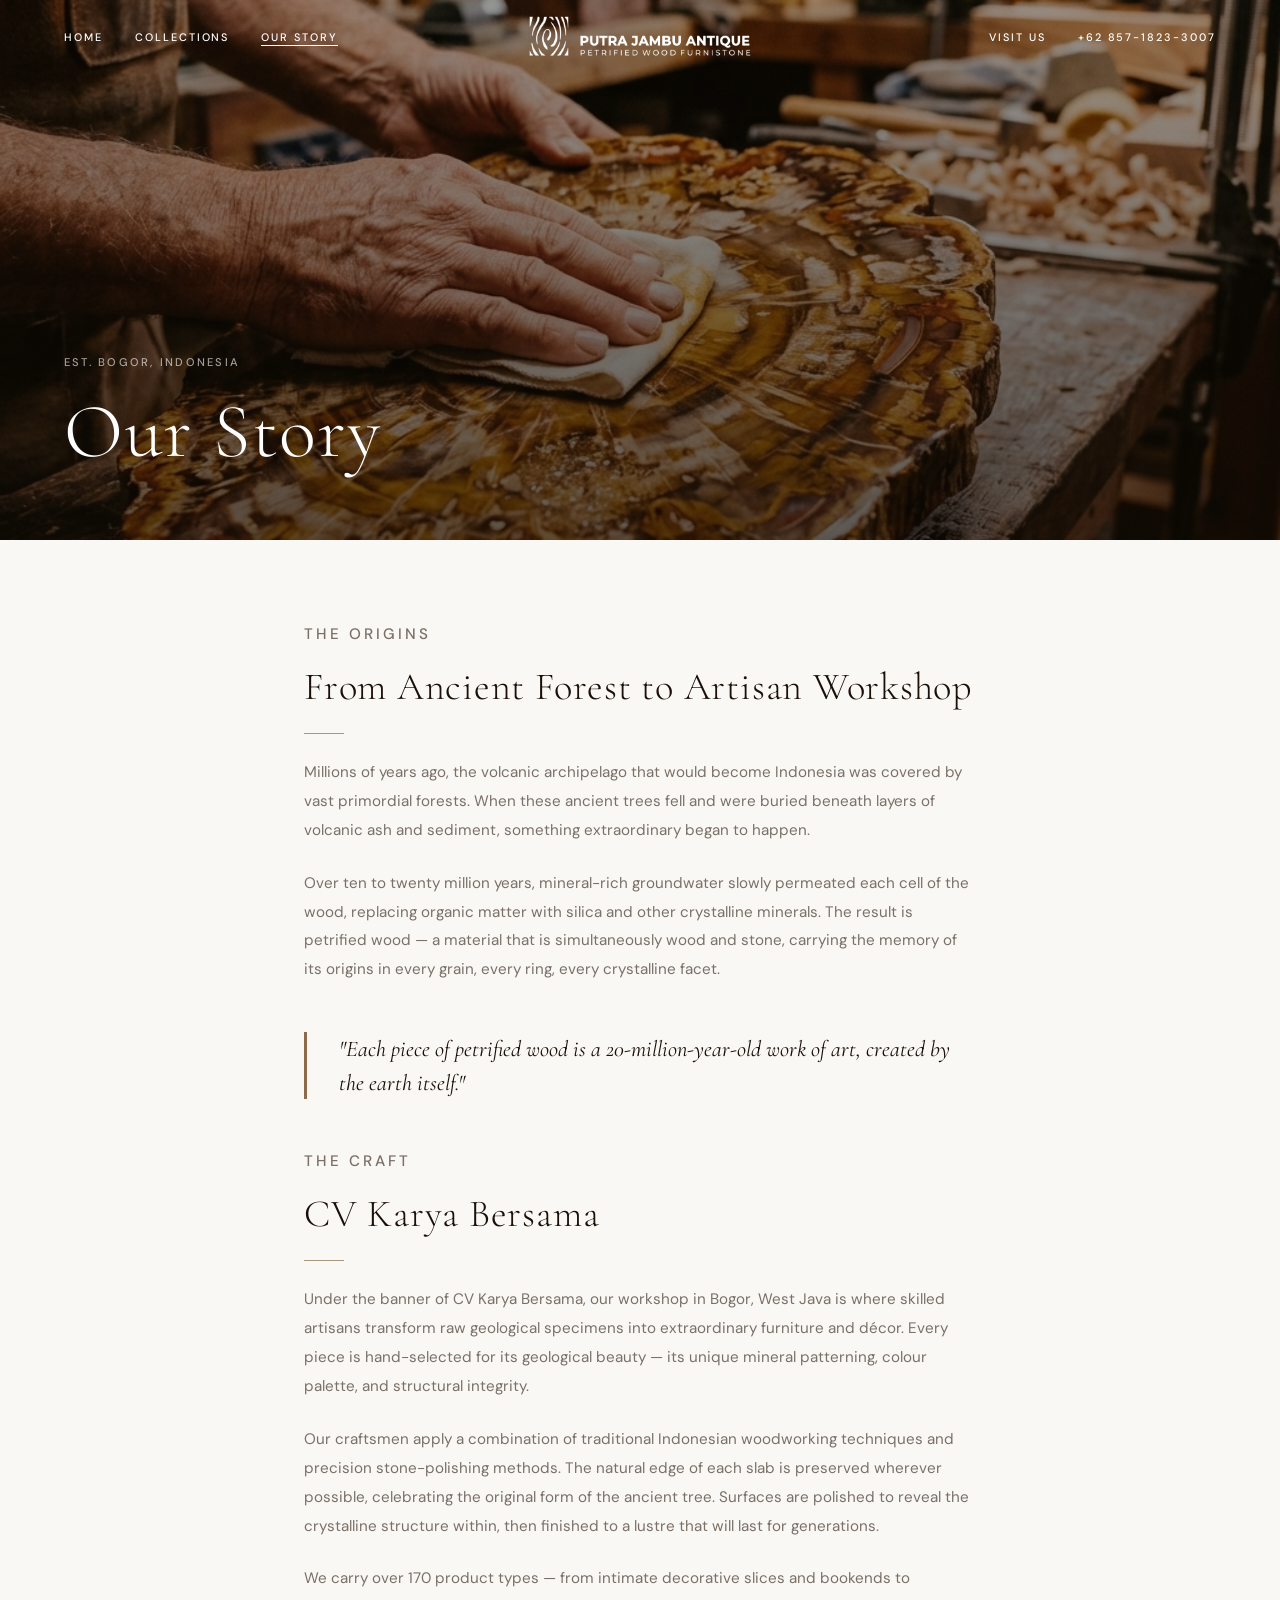
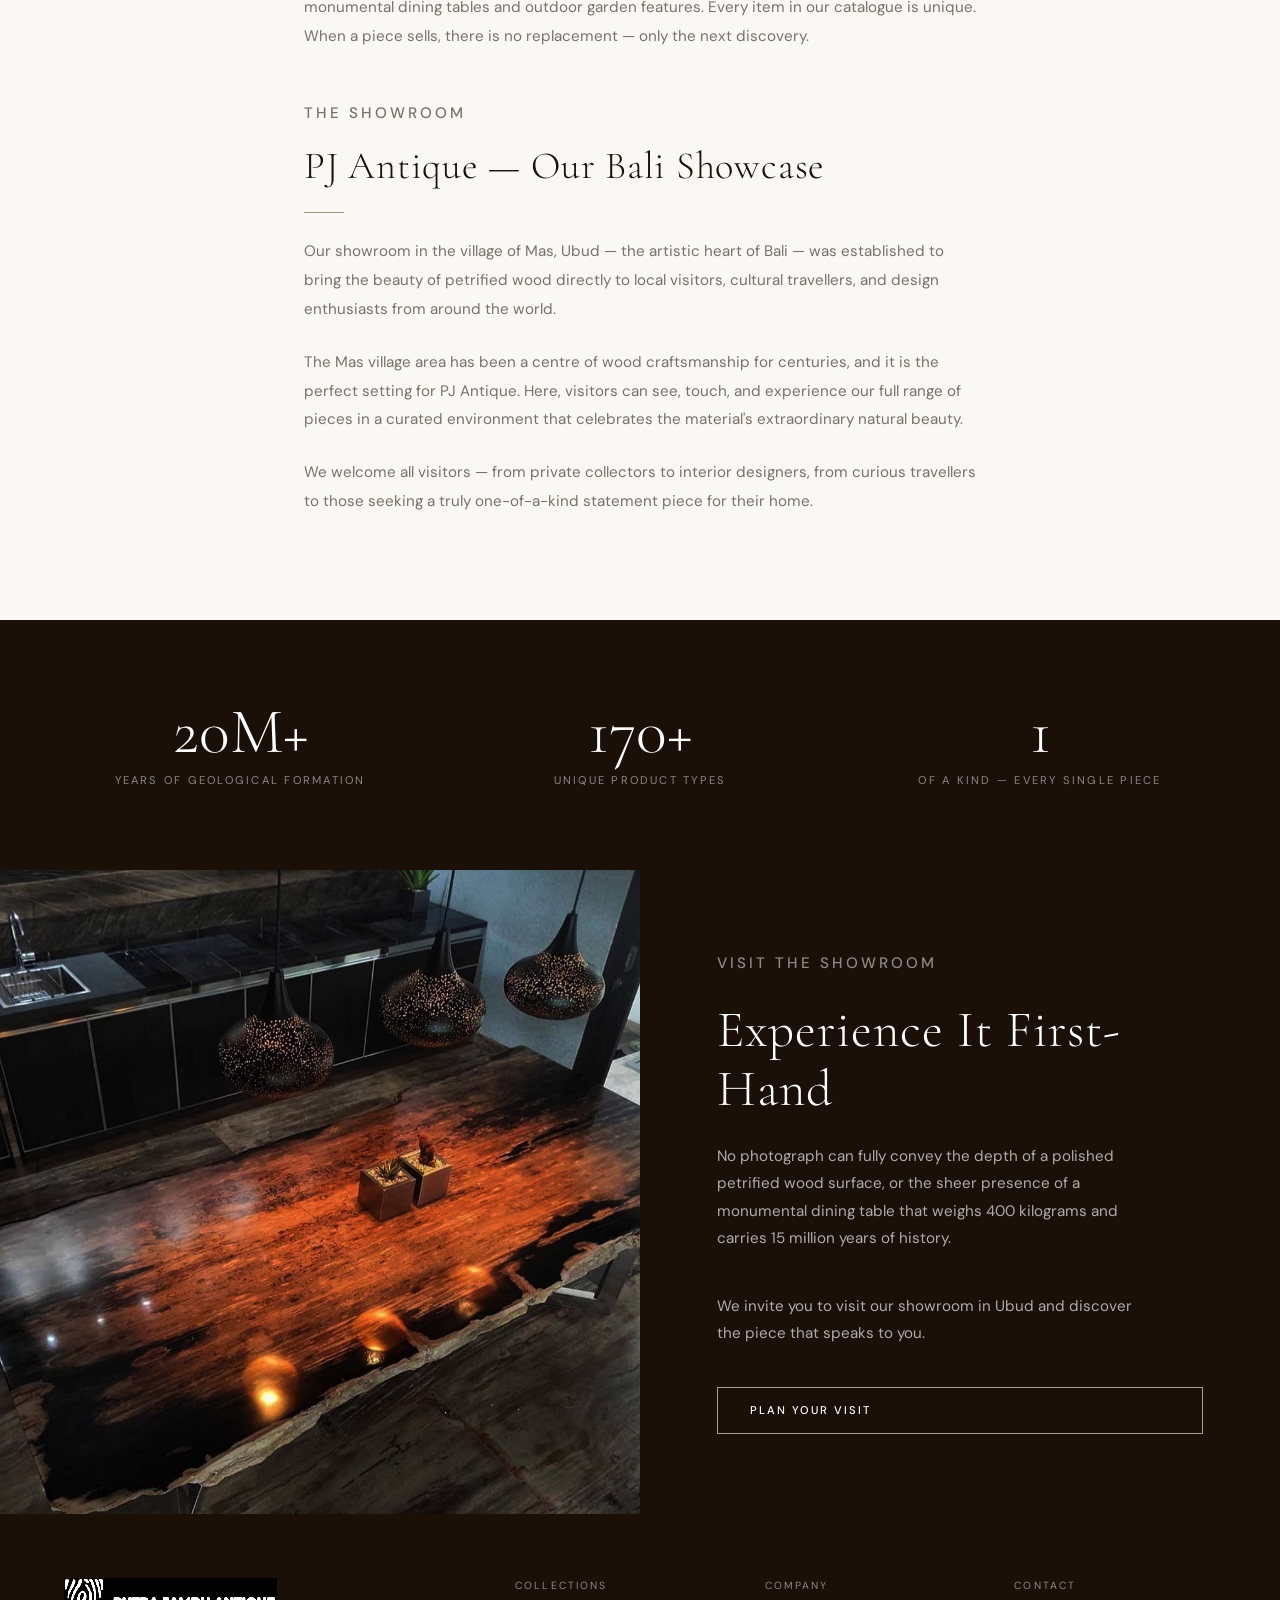
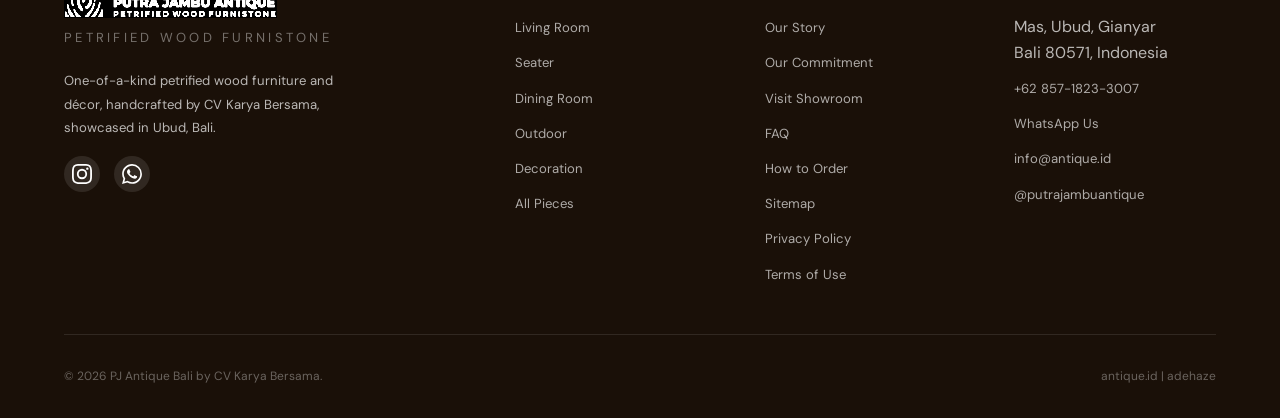
==== commit 8d286377: "Update brand name for Local SEO, fix product title and alt tags, and change Call Us to WhatsApp link" ====
--- a/public/about.html
+++ b/public/about.html
@@ -3,16 +3,16 @@
 <head>
   <meta charset="UTF-8">
   <meta name="viewport" content="width=device-width, initial-scale=1.0">
-  <title>Our Story — Putra Jambu Antique</title>
-  <meta name="description" content="The story of Putra Jambu Antique — from geological formation millions of years ago to handcrafted heirloom furniture in Bali today.">
-  <meta property="og:title" content="Our Story — Putra Jambu Antique">
-  <meta property="og:description" content="The story of Putra Jambu Antique — from geological formation millions of years ago to handcrafted heirloom furniture in Bali today.">
+  <title>Our Story — PJ Antique Bali</title>
+  <meta name="description" content="The story of PJ Antique Bali — from geological formation millions of years ago to handcrafted heirloom furniture in Bali today.">
+  <meta property="og:title" content="Our Story — PJ Antique Bali">
+  <meta property="og:description" content="The story of PJ Antique Bali — from geological formation millions of years ago to handcrafted heirloom furniture in Bali today.">
   <meta property="og:type" content="website">
   <meta property="og:url" content="https://antique.id/about.html">
   <meta property="og:image" content="https://antique.id/images/about_brand.png">
   <meta name="twitter:card" content="summary_large_image">
-  <meta name="twitter:title" content="Our Story — Putra Jambu Antique">
-  <meta name="twitter:description" content="The story of Putra Jambu Antique — from geological formation millions of years ago to handcrafted heirloom furniture in Bali today.">
+  <meta name="twitter:title" content="Our Story — PJ Antique Bali">
+  <meta name="twitter:description" content="The story of PJ Antique Bali — from geological formation millions of years ago to handcrafted heirloom furniture in Bali today.">
   <meta name="twitter:image" content="https://antique.id/images/about_brand.png">
   <meta name="robots" content="index, follow">
   <link rel="canonical" href="https://antique.id/about">
@@ -37,8 +37,8 @@
       <li><a href="/collections" class="nav__link" id="nav-collections">Collections</a></li>
       <li><a href="/about" class="nav__link active" id="nav-about">Our Story</a></li>
     </ul>
-    <a href="/" class="nav__logo" aria-label="Putra Jambu Antique — Home">
-      <img src="images/PJA Header Logo_No_White_Background_1.png" alt="Putra Jambu Antique" class="nav__logo-img" height="42" style="height:42px;width:auto;display:block;">
+    <a href="/" class="nav__logo" aria-label="PJ Antique Bali — Home">
+      <img src="images/PJA Header Logo_No_White_Background_1.png" alt="PJ Antique Bali" class="nav__logo-img" height="42" style="height:42px;width:auto;display:block;">
     </a>
     <ul class="nav__links nav__links--right" role="list">
       <li><a href="/contact" class="nav__link" id="nav-contact">Visit Us</a></li>
@@ -135,7 +135,7 @@
   <div class="footer__inner">
     <div class="footer__top">
       <div class="footer__brand">
-        <img src="images/PJA Header Logo_1.png" alt="Putra Jambu Antique" style="height:40px;width:auto;margin-bottom:0.5rem;filter:invert(1) brightness(10) saturate(0);" loading="lazy">
+        <img src="images/PJA Header Logo_1.png" alt="PJ Antique Bali" style="height:40px;width:auto;margin-bottom:0.5rem;filter:invert(1) brightness(10) saturate(0);" loading="lazy">
         <p class="footer__brand-sub">Petrified Wood Furnistone</p>
         <p>One-of-a-kind petrified wood furniture and décor, handcrafted by CV Karya Bersama, showcased in Ubud, Bali.</p>
         <div class="footer__social">
@@ -148,7 +148,7 @@
       <div><p class="footer__col-title">Contact</p><ul class="footer__links"><li>Mas, Ubud, Gianyar<br>Bali 80571, Indonesia</li><li><a href="tel:+6285718233007">+62 857-1823-3007</a></li><li><a href="https://wa.me/6285718233007" target="_blank" rel="noopener">WhatsApp Us</a></li><li><a href="mailto:info@antique.id">info@antique.id</a></li><li><a href="https://www.instagram.com/putrajambuantique/" target="_blank" rel="noopener">@putrajambuantique</a></li></ul></div>
     </div>
     <div class="footer__bottom">
-      <p>&copy; <span id="footerYear"></span> Putra Jambu Antique by CV Karya Bersama.</p>
+      <p>&copy; <span id="footerYear"></span> PJ Antique Bali by CV Karya Bersama.</p>
       <p>antique.id | adehaze</p>
     </div>
   </div>
--- a/public/css/main.css
+++ b/public/css/main.css
@@ -170,7 +170,7 @@
   justify-content: center;
   gap: 2.5rem;
 }
-.nav__mobile.open { display: flex; }
+.nav__mobile.active { display: flex; }
 .nav__mobile a {
   font-family: var(--font-display);
   font-size: 2rem;
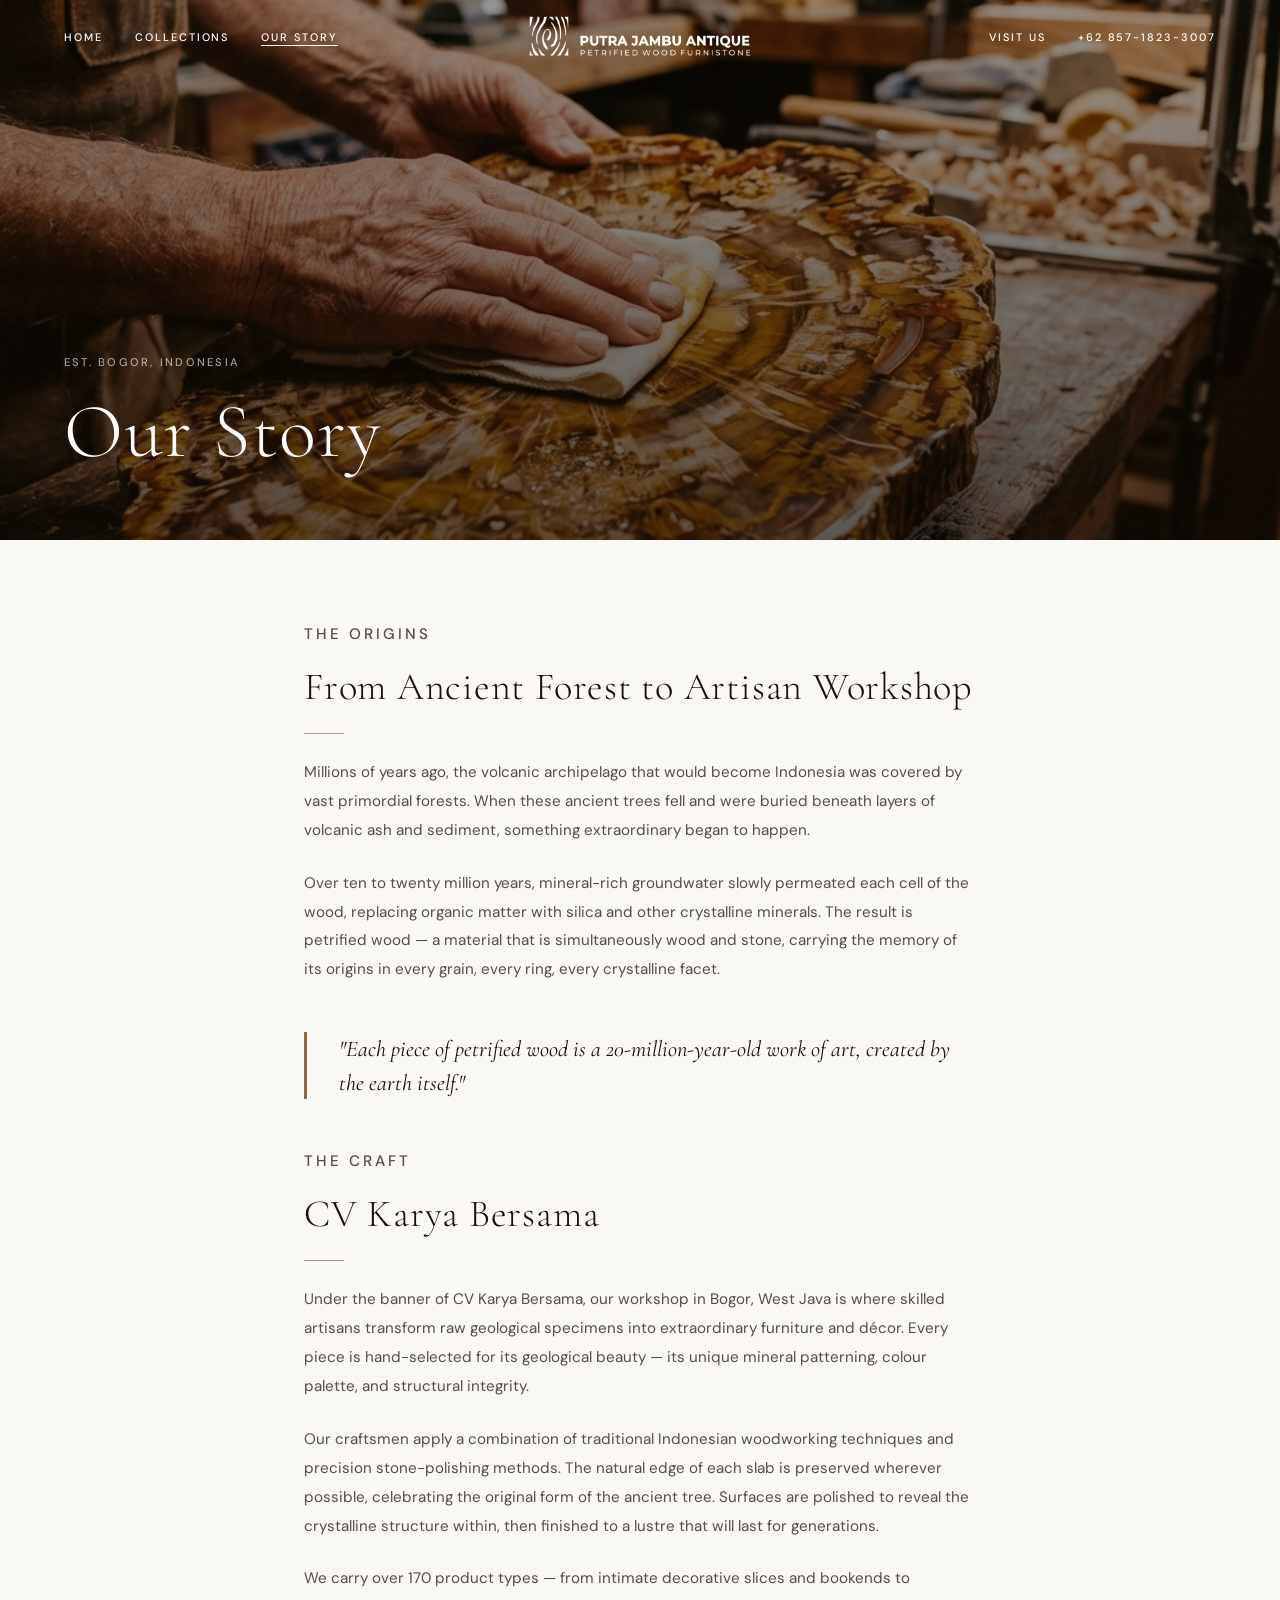
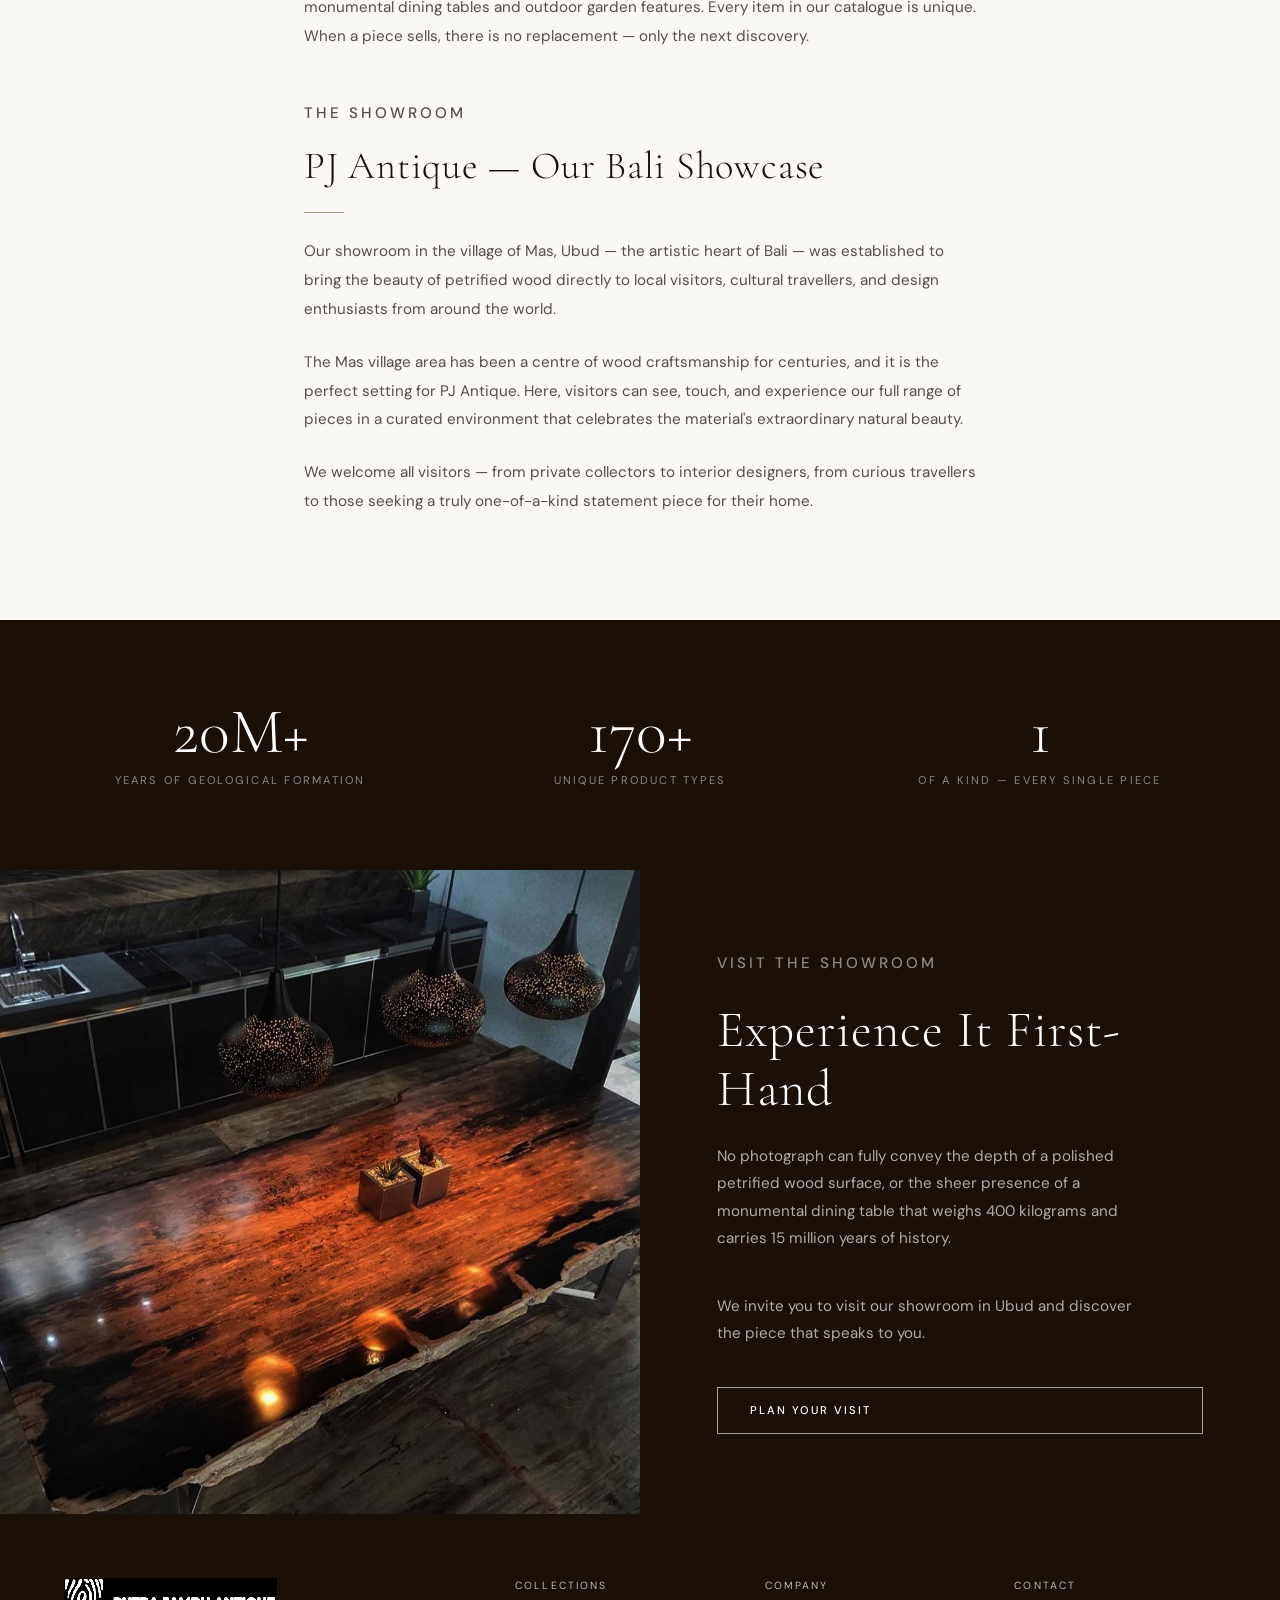
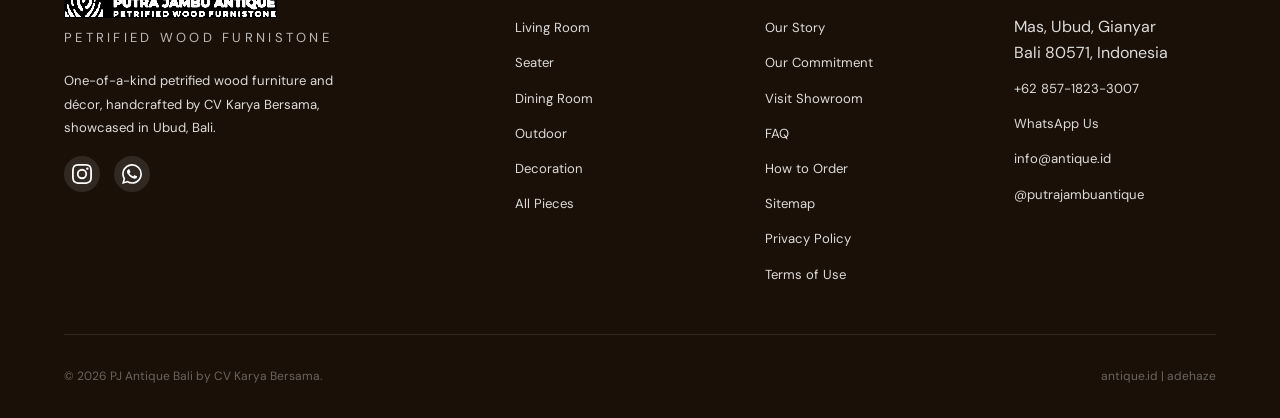
==== commit c0fab071: "feat: add mini FAQ accordion to product page fix: replace tel links with WhatsApp chore: update foot" ====
--- a/public/about.html
+++ b/public/about.html
@@ -42,7 +42,7 @@
     </a>
     <ul class="nav__links nav__links--right" role="list">
       <li><a href="/contact" class="nav__link" id="nav-contact">Visit Us</a></li>
-      <li><a href="tel:+6285718233007" class="nav__link" id="nav-phone">+62 857-1823-3007</a></li>
+      <li><a href="https://wa.me/6285718233007" class="nav__link" id="nav-phone">+62 857-1823-3007</a></li>
     </ul>
     <button class="nav__hamburger" id="navHamburger" aria-label="Open menu" aria-expanded="false">
       <span></span><span></span><span></span>
@@ -56,7 +56,7 @@
   <a href="/collections">Collections</a>
   <a href="/about">Our Story</a>
   <a href="/contact">Visit Us</a>
-  <a href="tel:+6285718233007">+62 857-1823-3007</a>
+  <a href="https://wa.me/6285718233007">+62 857-1823-3007</a>
 </div>
 
 <!-- ABOUT HERO -->
@@ -145,7 +145,7 @@
       </div>
       <div><p class="footer__col-title">Collections</p><ul class="footer__links"><li><a href="/collections?cat=living-room">Living Room</a></li><li><a href="/collections?cat=seater">Seater</a></li><li><a href="/collections?cat=dining-room">Dining Room</a></li><li><a href="/collections?cat=outdoor">Outdoor</a></li><li><a href="/collections?cat=decoration">Decoration</a></li><li><a href="/collections">All Pieces</a></li></ul></div>
       <div><p class="footer__col-title">Company</p><ul class="footer__links"><li><a href="/about">Our Story</a></li><li><a href="/commitment">Our Commitment</a></li><li><a href="/contact">Visit Showroom</a></li><li><a href="/faq">FAQ</a></li><li><a href="/faq#how-to-order">How to Order</a></li><li><a href="/sitemap">Sitemap</a></li><li><a href="/privacy-policy">Privacy Policy</a></li><li><a href="/terms">Terms of Use</a></li></ul></div>
-      <div><p class="footer__col-title">Contact</p><ul class="footer__links"><li>Mas, Ubud, Gianyar<br>Bali 80571, Indonesia</li><li><a href="tel:+6285718233007">+62 857-1823-3007</a></li><li><a href="https://wa.me/6285718233007" target="_blank" rel="noopener">WhatsApp Us</a></li><li><a href="mailto:info@antique.id">info@antique.id</a></li><li><a href="https://www.instagram.com/putrajambuantique/" target="_blank" rel="noopener">@putrajambuantique</a></li></ul></div>
+      <div><p class="footer__col-title">Contact</p><ul class="footer__links"><li>Mas, Ubud, Gianyar<br>Bali 80571, Indonesia</li><li><a href="https://wa.me/6285718233007">+62 857-1823-3007</a></li><li><a href="https://wa.me/6285718233007" target="_blank" rel="noopener">WhatsApp Us</a></li><li><a href="mailto:info@antique.id">info@antique.id</a></li><li><a href="https://www.instagram.com/putrajambuantique/" target="_blank" rel="noopener">@putrajambuantique</a></li></ul></div>
     </div>
     <div class="footer__bottom">
       <p>&copy; <span id="footerYear"></span> PJ Antique Bali by CV Karya Bersama.</p>
--- a/public/css/main.css
+++ b/public/css/main.css
@@ -11,7 +11,7 @@
   --espresso-mid: #3D2B1A;
   --wood:         #8C6A4A;
   --wood-light:   #B59574;
-  --warm-gray:    #7A7068;
+  --warm-gray:    #554D48;
   --border:       #D4C9BC;
   --border-dark:  #A89880;
   --white:        #FFFFFF;
@@ -831,6 +831,56 @@
   text-align: center;
 }
 
+/* Product page mini accordion */
+.product-accordion {
+  margin-top: 1rem;
+  border-top: 1px solid var(--border);
+}
+.product-accordion details {
+  border-bottom: 1px solid var(--border);
+}
+.product-accordion summary {
+  list-style: none;
+  display: flex;
+  justify-content: space-between;
+  align-items: center;
+  padding: 1rem 0;
+  font-family: var(--font-display);
+  font-size: 1.1rem;
+  font-weight: 400;
+  color: var(--espresso);
+  cursor: pointer;
+  user-select: none;
+  transition: color 0.2s;
+}
+.product-accordion summary::-webkit-details-marker { display: none; }
+.product-accordion summary::after {
+  content: '+';
+  font-family: var(--font-body);
+  font-size: 1.2rem;
+  color: var(--warm-gray);
+  font-weight: 300;
+  transition: transform 0.3s;
+  flex-shrink: 0;
+  margin-left: 1rem;
+}
+.product-accordion details[open] > summary { color: var(--wood); }
+.product-accordion details[open] > summary::after { transform: rotate(45deg); }
+.product-accordion__content {
+  padding-bottom: 1.25rem;
+  font-size: 0.85rem;
+  color: var(--warm-gray);
+  line-height: 1.6;
+}
+.product-accordion__content a {
+  color: var(--espresso);
+  text-decoration: underline;
+  text-underline-offset: 2px;
+}
+.product-accordion__content a:hover {
+  color: var(--wood);
+}
+
 .related-section {
   background: var(--cream-dark);
   padding: 5rem 0;
@@ -1068,7 +1118,7 @@
    ============================================================ */
 .footer {
   background: var(--espresso);
-  color: rgba(255,255,255,0.7);
+  color: rgba(255,255,255,0.85);
   padding: 4rem var(--page-px) 2rem;
 }
 .footer__inner {
@@ -1103,7 +1153,7 @@
   font-size: 0.6rem;
   letter-spacing: 0.25em;
   text-transform: uppercase;
-  color: rgba(255,255,255,0.4);
+  color: rgba(255,255,255,0.7);
   margin-bottom: 1.2rem;
 }
 .footer__brand p {
@@ -1116,13 +1166,13 @@
   font-size: 0.65rem;
   letter-spacing: 0.2em;
   text-transform: uppercase;
-  color: rgba(255,255,255,0.5);
+  color: rgba(255,255,255,0.7);
   margin-bottom: 1.2rem;
 }
 .footer__links { display: flex; flex-direction: column; gap: 0.6rem; }
 .footer__links a {
   font-size: 0.82rem;
-  color: rgba(255,255,255,0.65);
+  color: rgba(255,255,255,0.85);
   transition: color 0.2s;
 }
 .footer__links a:hover { color: var(--white); }
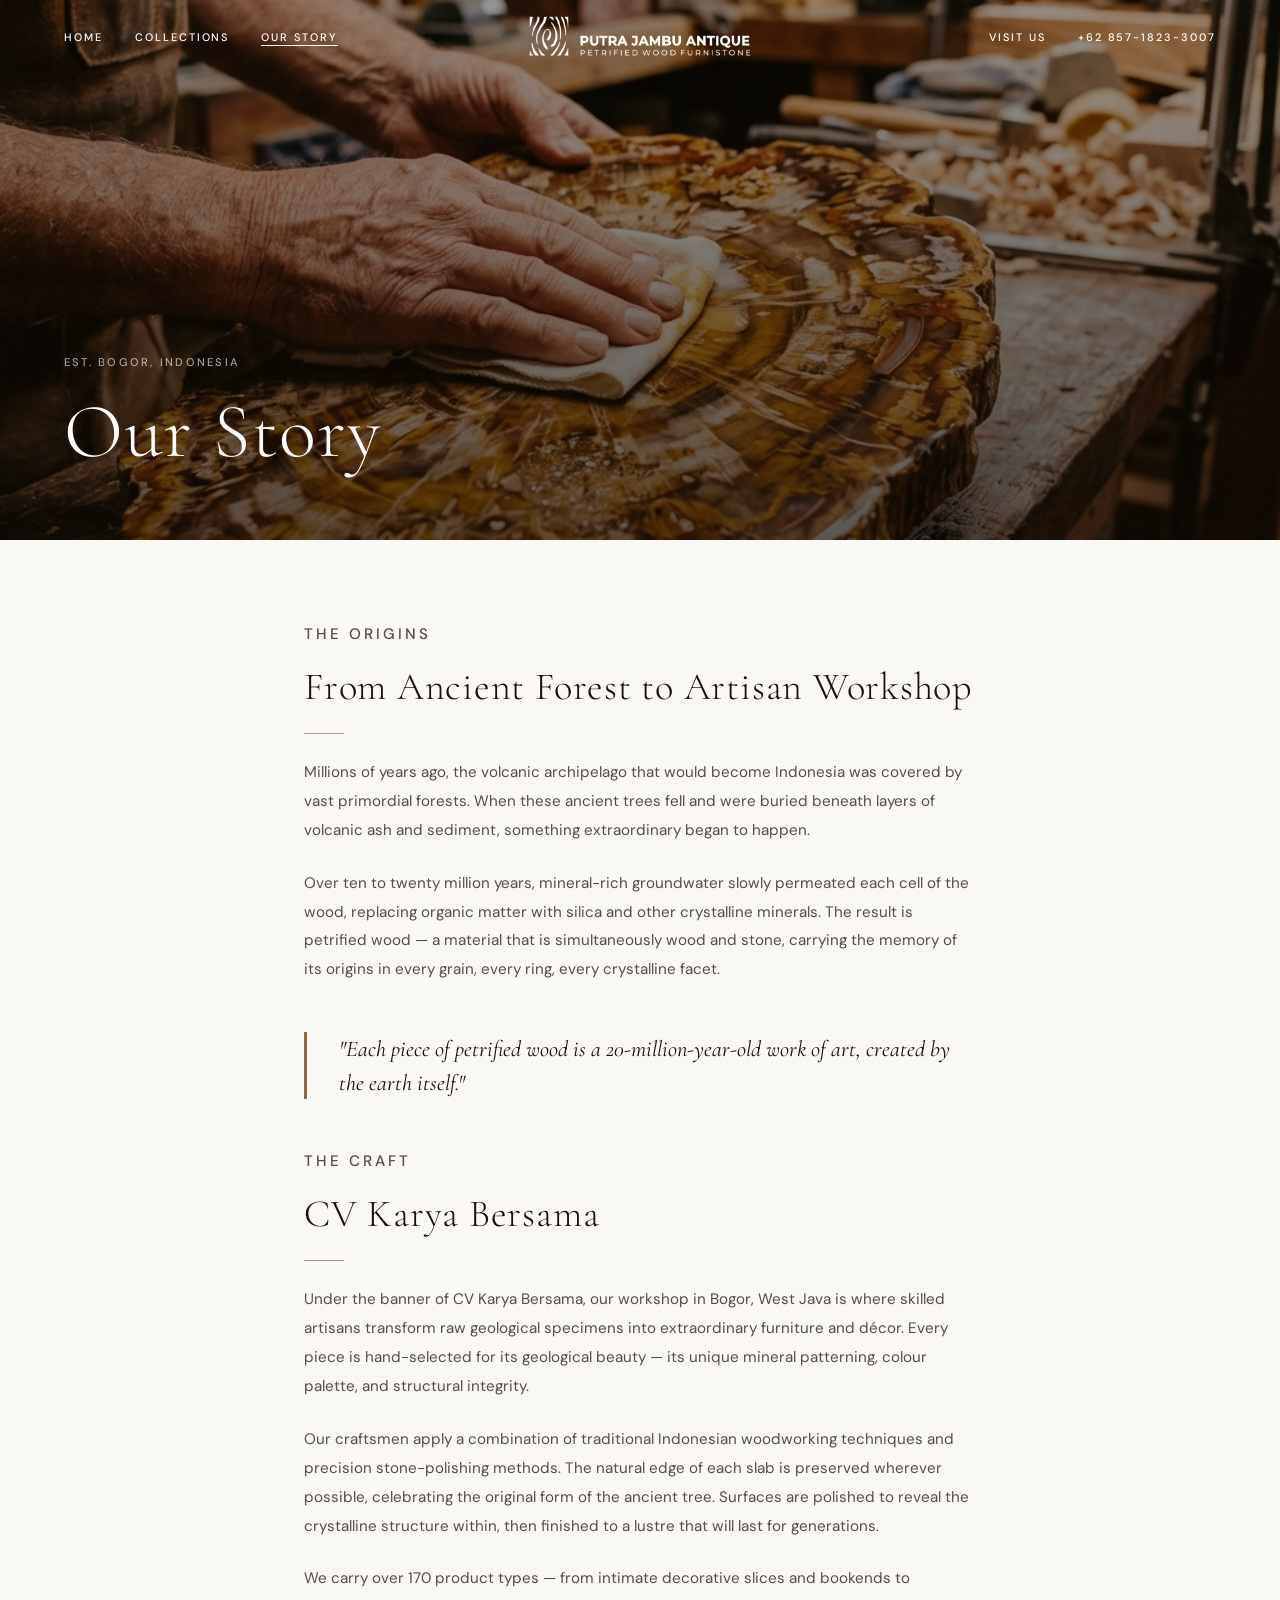
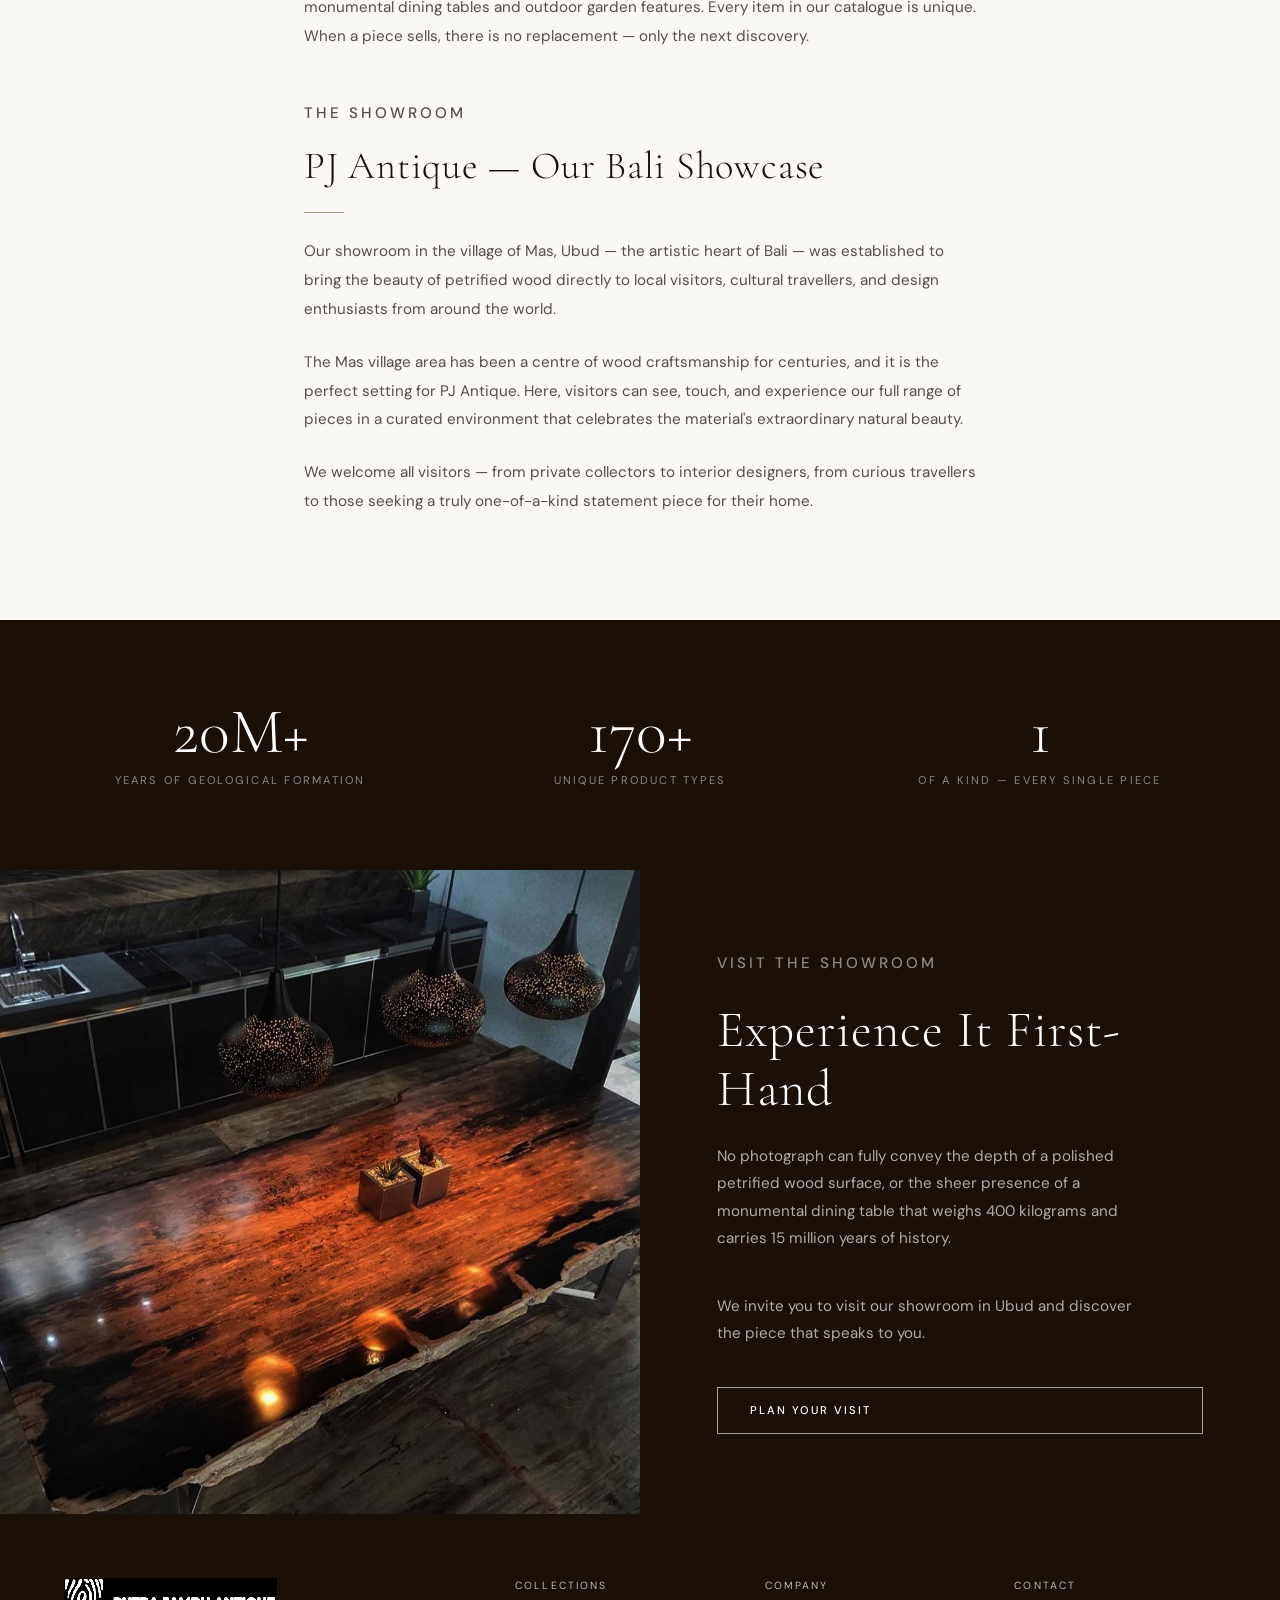
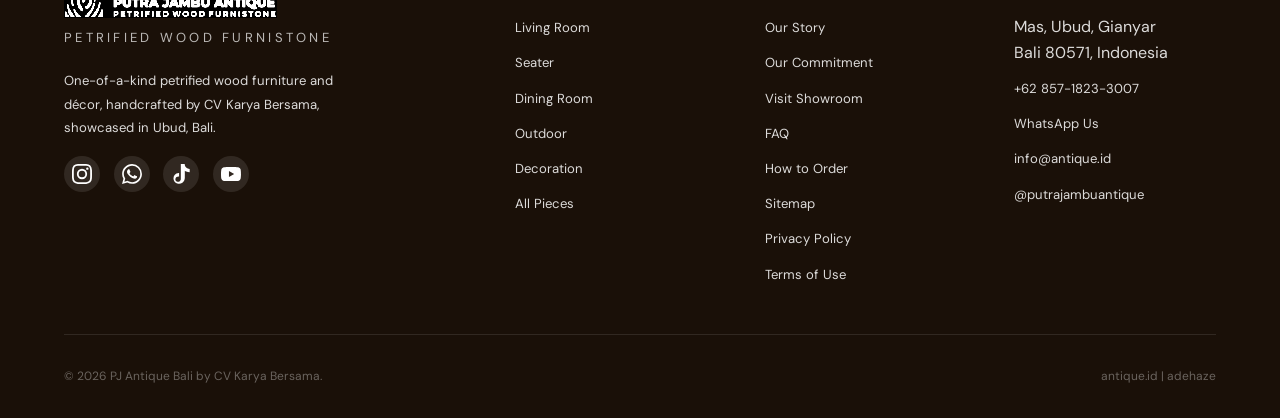
==== commit 33f9244c: "feat: sync footer social links across all pages fix: correct product page mini FAQ accordion links f" ====
--- a/public/about.html
+++ b/public/about.html
@@ -139,8 +139,18 @@
         <p class="footer__brand-sub">Petrified Wood Furnistone</p>
         <p>One-of-a-kind petrified wood furniture and décor, handcrafted by CV Karya Bersama, showcased in Ubud, Bali.</p>
         <div class="footer__social">
-          <a href="https://www.instagram.com/putrajambuantique/" target="_blank" rel="noopener" aria-label="Instagram"><svg width="20" height="20" viewBox="0 0 24 24" fill="currentColor"><path d="M12 2.163c3.204 0 3.584.012 4.85.07 3.252.148 4.771 1.691 4.919 4.919.058 1.265.069 1.645.069 4.849 0 3.205-.012 3.584-.069 4.849-.149 3.225-1.664 4.771-4.919 4.919-1.266.058-1.644.07-4.85.07-3.204 0-3.584-.012-4.849-.07-3.26-.149-4.771-1.699-4.919-4.92-.058-1.265-.07-1.644-.07-4.849 0-3.204.013-3.583.07-4.849.149-3.227 1.664-4.771 4.919-4.919 1.266-.057 1.645-.069 4.849-.069zM12 0C8.741 0 8.333.014 7.053.072 2.695.272.273 2.69.073 7.052.014 8.333 0 8.741 0 12c0 3.259.014 3.668.072 4.948.2 4.358 2.618 6.78 6.98 6.98C8.333 23.986 8.741 24 12 24c3.259 0 3.668-.014 4.948-.072 4.354-.2 6.782-2.618 6.979-6.98.059-1.28.073-1.689.073-4.948 0-3.259-.014-3.667-.072-4.947-.196-4.354-2.617-6.78-6.979-6.98C15.668.014 15.259 0 12 0zm0 5.838a6.162 6.162 0 100 12.324 6.162 6.162 0 000-12.324zM12 16a4 4 0 110-8 4 4 0 010 8zm6.406-11.845a1.44 1.44 0 100 2.881 1.44 1.44 0 000-2.881z"/></svg></a>
-          <a href="https://wa.me/6285718233007" target="_blank" rel="noopener" aria-label="WhatsApp"><svg width="20" height="20" viewBox="0 0 24 24" fill="currentColor"><path d="M17.472 14.382c-.297-.149-1.758-.867-2.03-.967-.273-.099-.471-.148-.67.15-.197.297-.767.966-.94 1.164-.173.199-.347.223-.644.075-.297-.15-1.255-.463-2.39-1.475-.883-.788-1.48-1.761-1.653-2.059-.173-.297-.018-.458.13-.606.134-.133.298-.347.446-.52.149-.174.198-.298.298-.497.099-.198.05-.371-.025-.52-.075-.149-.669-1.612-.916-2.207-.242-.579-.487-.5-.669-.51-.173-.008-.371-.01-.57-.01-.198 0-.52.074-.792.372-.272.297-1.04 1.016-1.04 2.479 0 1.462 1.065 2.875 1.213 3.074.149.198 2.096 3.2 5.077 4.487.709.306 1.262.489 1.694.625.712.227 1.36.195 1.871.118.571-.085 1.758-.719 2.006-1.413.248-.694.248-1.289.173-1.413-.074-.124-.272-.198-.57-.347m-5.421 7.403h-.004a9.87 9.87 0 01-5.031-1.378l-.361-.214-3.741.982.998-3.648-.235-.374a9.86 9.86 0 01-1.51-5.26c.001-5.45 4.436-9.884 9.888-9.884 2.64 0 5.122 1.03 6.988 2.898a9.825 9.825 0 012.893 6.994c-.003 5.45-4.437 9.884-9.885 9.884m8.413-18.297A11.815 11.815 0 0012.05 0C5.495 0 .16 5.335.157 11.892c0 2.096.547 4.142 1.588 5.945L.057 24l6.305-1.654a11.882 11.882 0 005.683 1.448h.005c6.554 0 11.89-5.335 11.893-11.893a11.821 11.821 0 00-3.48-8.413z"/></svg></a>
+          <a href="https://www.instagram.com/putrajambuantique/" target="_blank" rel="noopener noreferrer" id="footer-ig" aria-label="Instagram">
+            <svg width="20" height="20" viewBox="0 0 24 24" fill="currentColor"><path d="M12 2.163c3.204 0 3.584.012 4.85.07 3.252.148 4.771 1.691 4.919 4.919.058 1.265.069 1.645.069 4.849 0 3.205-.012 3.584-.069 4.849-.149 3.225-1.664 4.771-4.919 4.919-1.266.058-1.644.07-4.85.07-3.204 0-3.584-.012-4.849-.07-3.26-.149-4.771-1.699-4.919-4.92-.058-1.265-.07-1.644-.07-4.849 0-3.204.013-3.583.07-4.849.149-3.227 1.664-4.771 4.919-4.919 1.266-.057 1.645-.069 4.849-.069zM12 0C8.741 0 8.333.014 7.053.072 2.695.272.273 2.69.073 7.052.014 8.333 0 8.741 0 12c0 3.259.014 3.668.072 4.948.2 4.358 2.618 6.78 6.98 6.98C8.333 23.986 8.741 24 12 24c3.259 0 3.668-.014 4.948-.072 4.354-.2 6.782-2.618 6.979-6.98.059-1.28.073-1.689.073-4.948 0-3.259-.014-3.667-.072-4.947-.196-4.354-2.617-6.78-6.979-6.98C15.668.014 15.259 0 12 0zm0 5.838a6.162 6.162 0 100 12.324 6.162 6.162 0 000-12.324zM12 16a4 4 0 110-8 4 4 0 010 8zm6.406-11.845a1.44 1.44 0 100 2.881 1.44 1.44 0 000-2.881z"/></svg>
+          </a>
+          <a href="https://wa.me/6285718233007" target="_blank" rel="noopener noreferrer" id="footer-wa" aria-label="WhatsApp">
+            <svg width="20" height="20" viewBox="0 0 24 24" fill="currentColor"><path d="M17.472 14.382c-.297-.149-1.758-.867-2.03-.967-.273-.099-.471-.148-.67.15-.197.297-.767.966-.94 1.164-.173.199-.347.223-.644.075-.297-.15-1.255-.463-2.39-1.475-.883-.788-1.48-1.761-1.653-2.059-.173-.297-.018-.458.13-.606.134-.133.298-.347.446-.52.149-.174.198-.298.298-.497.099-.198.05-.371-.025-.52-.075-.149-.669-1.612-.916-2.207-.242-.579-.487-.5-.669-.51-.173-.008-.371-.01-.57-.01-.198 0-.52.074-.792.372-.272.297-1.04 1.016-1.04 2.479 0 1.462 1.065 2.875 1.213 3.074.149.198 2.096 3.2 5.077 4.487.709.306 1.262.489 1.694.625.712.227 1.36.195 1.871.118.571-.085 1.758-.719 2.006-1.413.248-.694.248-1.289.173-1.413-.074-.124-.272-.198-.57-.347m-5.421 7.403h-.004a9.87 9.87 0 01-5.031-1.378l-.361-.214-3.741.982.998-3.648-.235-.374a9.86 9.86 0 01-1.51-5.26c.001-5.45 4.436-9.884 9.888-9.884 2.64 0 5.122 1.03 6.988 2.898a9.825 9.825 0 012.893 6.994c-.003 5.45-4.437 9.884-9.885 9.884m8.413-18.297A11.815 11.815 0 0012.05 0C5.495 0 .16 5.335.157 11.892c0 2.096.547 4.142 1.588 5.945L.057 24l6.305-1.654a11.882 11.882 0 005.683 1.448h.005c6.554 0 11.89-5.335 11.893-11.893a11.821 11.821 0 00-3.48-8.413z"/></svg>
+          </a>
+                              <a href="https://www.tiktok.com/@pjantique" target="_blank" rel="noopener noreferrer" id="footer-tiktok" aria-label="TikTok">
+            <svg width="20" height="20" viewBox="0 0 24 24" fill="currentColor"><path d="M12.525.02c1.31-.02 2.61-.01 3.91-.02.08 1.53.63 3.09 1.75 4.17 1.12 1.11 2.7 1.62 4.24 1.79v4.03c-1.44-.05-2.89-.35-4.2-.97-.57-.26-1.1-.59-1.62-.93-.01 2.92.01 5.84-.02 8.75-.08 2.22-1.15 4.35-2.91 5.67-1.74 1.3-4.08 1.63-6.13.91-2.03-.71-3.6-2.31-4.25-4.33-.64-1.99-.25-4.27 1.05-5.91 1.29-1.61 3.32-2.5 5.37-2.33 0 1.36.01 2.71 0 4.07-1.1-.06-2.25.13-3.14.78-.9.65-1.39 1.77-1.31 2.86.07 1.09.77 2.06 1.76 2.52.99.46 2.19.4 3.12-.13 1.04-.59 1.67-1.72 1.65-2.9-.01-5.98 0-11.96-.01-17.94z"/></svg>
+          </a>
+          <a href="https://www.youtube.com/@PJAntique" target="_blank" rel="noopener noreferrer" id="footer-youtube" aria-label="YouTube">
+            <svg width="20" height="20" viewBox="0 0 24 24" fill="currentColor"><path d="M23.498 6.186a3.016 3.016 0 0 0-2.122-2.136C19.505 3.545 12 3.545 12 3.545s-7.505 0-9.377.505A3.017 3.017 0 0 0 .502 6.186C0 8.07 0 12 0 12s0 3.93.502 5.814a3.016 3.016 0 0 0 2.122 2.136c1.871.505 9.376.505 9.376.505s7.505 0 9.377-.505a3.015 3.015 0 0 0 2.122-2.136C24 15.93 24 12 24 12s0-3.93-.502-5.814zM9.545 15.568V8.432L15.818 12l-6.273 3.568z"/></svg>
+          </a>
         </div>
       </div>
       <div><p class="footer__col-title">Collections</p><ul class="footer__links"><li><a href="/collections?cat=living-room">Living Room</a></li><li><a href="/collections?cat=seater">Seater</a></li><li><a href="/collections?cat=dining-room">Dining Room</a></li><li><a href="/collections?cat=outdoor">Outdoor</a></li><li><a href="/collections?cat=decoration">Decoration</a></li><li><a href="/collections">All Pieces</a></li></ul></div>
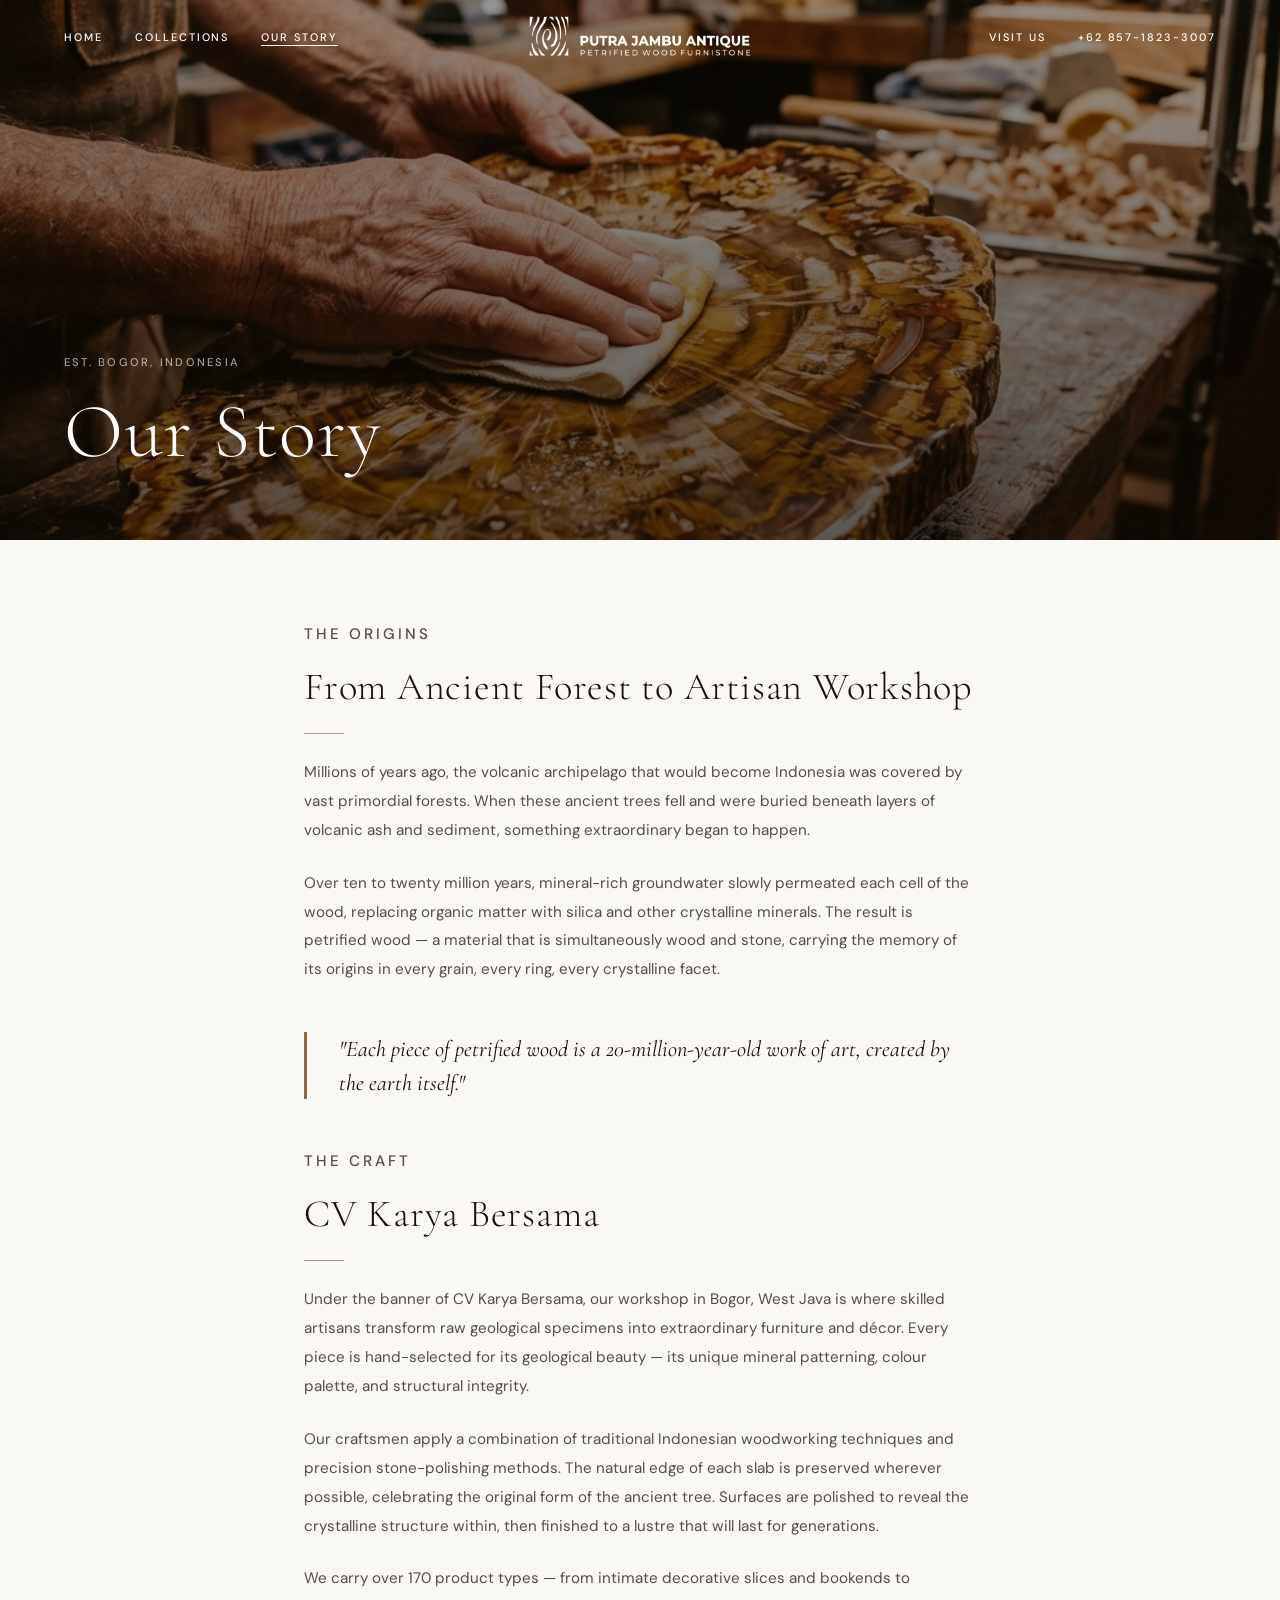
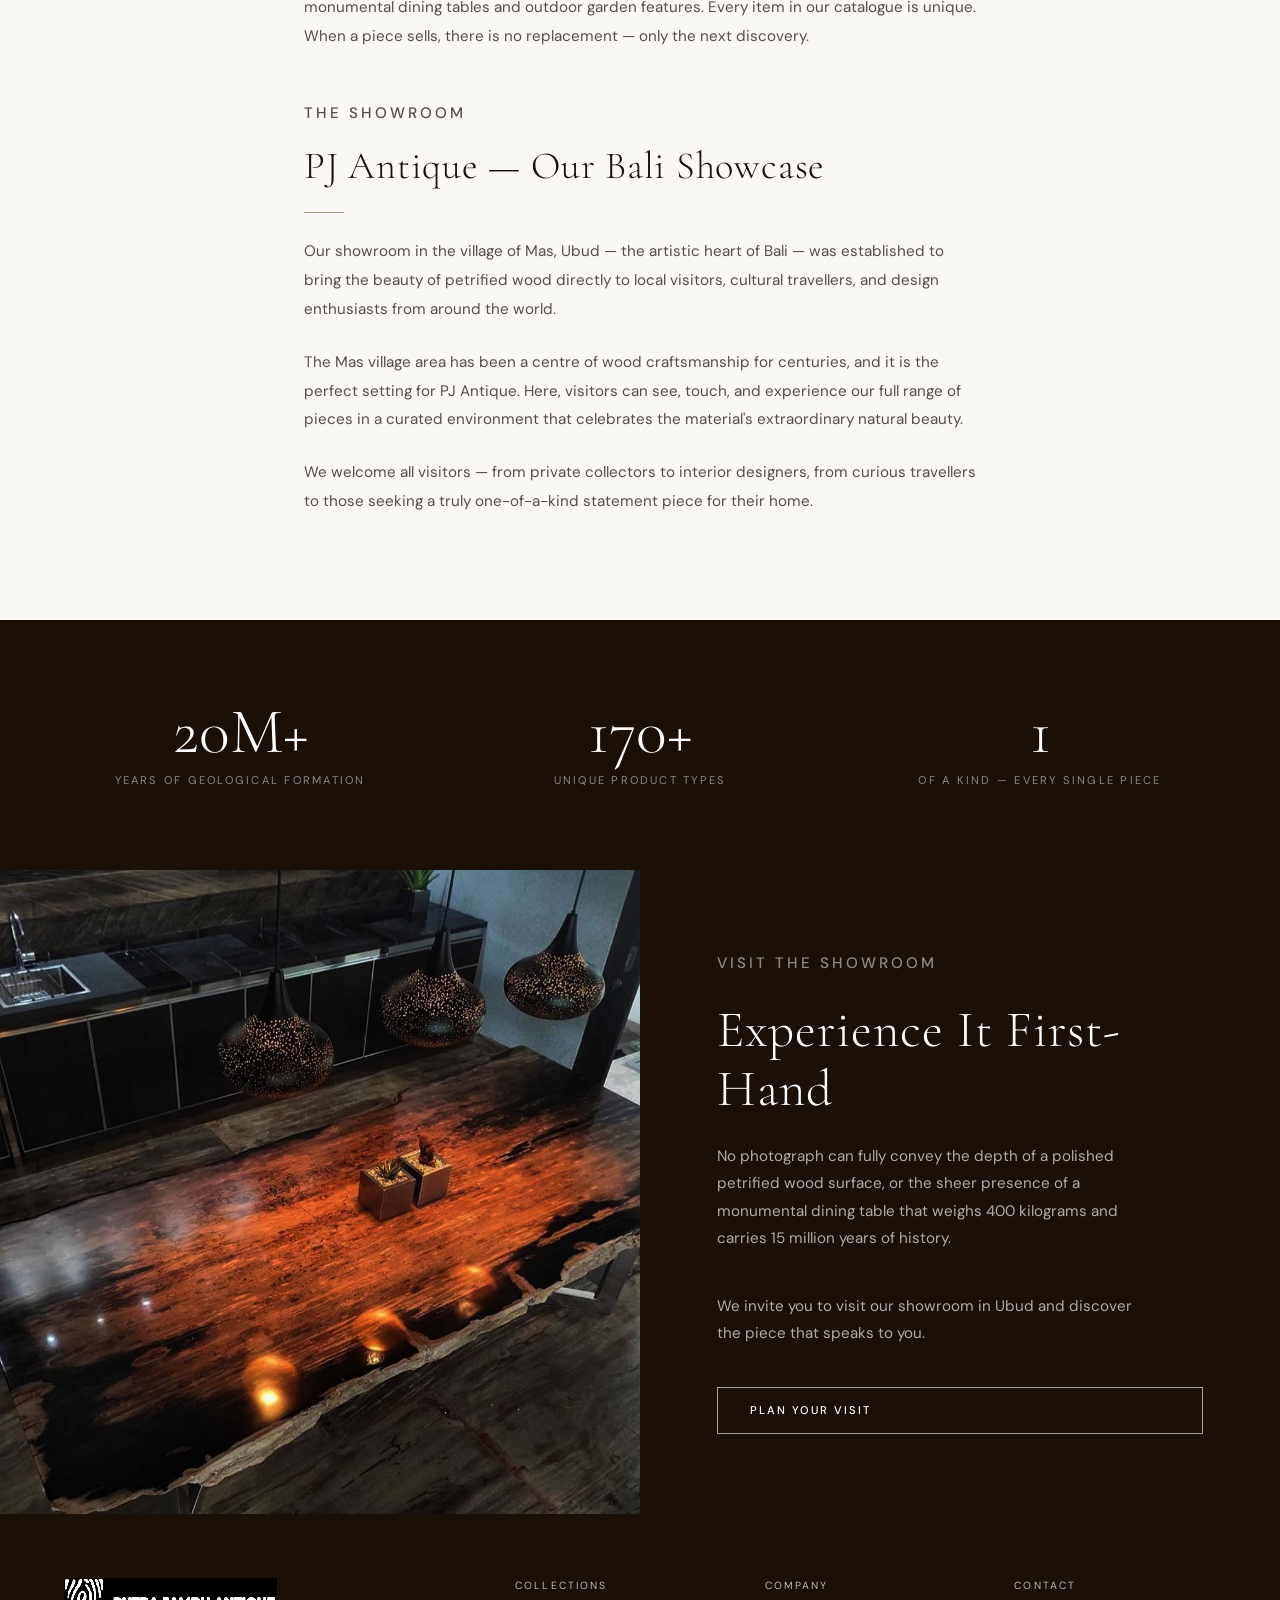
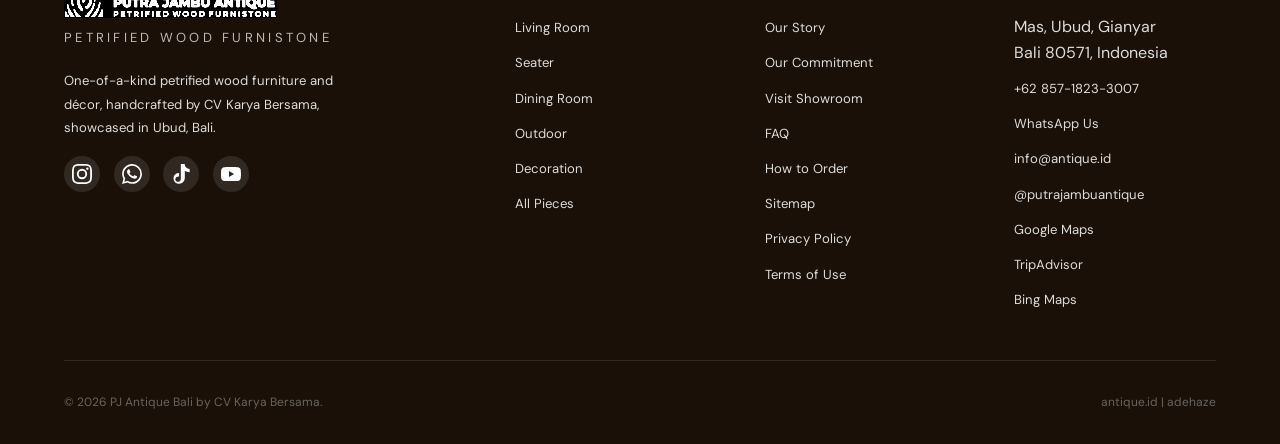
==== commit 40cbc21a: "feat(social): add Google Maps, TripAdvisor, and Bing Maps links to footers and contact page" ====
--- a/public/about.html
+++ b/public/about.html
@@ -8,7 +8,7 @@
   <meta property="og:title" content="Our Story — PJ Antique Bali">
   <meta property="og:description" content="The story of PJ Antique Bali — from geological formation millions of years ago to handcrafted heirloom furniture in Bali today.">
   <meta property="og:type" content="website">
-  <meta property="og:url" content="https://antique.id/about.html">
+  <meta property="og:url" content="https://antique.id/about">
   <meta property="og:image" content="https://antique.id/images/about_brand.png">
   <meta name="twitter:card" content="summary_large_image">
   <meta name="twitter:title" content="Our Story — PJ Antique Bali">
@@ -155,7 +155,10 @@
       </div>
       <div><p class="footer__col-title">Collections</p><ul class="footer__links"><li><a href="/collections?cat=living-room">Living Room</a></li><li><a href="/collections?cat=seater">Seater</a></li><li><a href="/collections?cat=dining-room">Dining Room</a></li><li><a href="/collections?cat=outdoor">Outdoor</a></li><li><a href="/collections?cat=decoration">Decoration</a></li><li><a href="/collections">All Pieces</a></li></ul></div>
       <div><p class="footer__col-title">Company</p><ul class="footer__links"><li><a href="/about">Our Story</a></li><li><a href="/commitment">Our Commitment</a></li><li><a href="/contact">Visit Showroom</a></li><li><a href="/faq">FAQ</a></li><li><a href="/faq#how-to-order">How to Order</a></li><li><a href="/sitemap">Sitemap</a></li><li><a href="/privacy-policy">Privacy Policy</a></li><li><a href="/terms">Terms of Use</a></li></ul></div>
-      <div><p class="footer__col-title">Contact</p><ul class="footer__links"><li>Mas, Ubud, Gianyar<br>Bali 80571, Indonesia</li><li><a href="https://wa.me/6285718233007">+62 857-1823-3007</a></li><li><a href="https://wa.me/6285718233007" target="_blank" rel="noopener">WhatsApp Us</a></li><li><a href="mailto:info@antique.id">info@antique.id</a></li><li><a href="https://www.instagram.com/putrajambuantique/" target="_blank" rel="noopener">@putrajambuantique</a></li></ul></div>
+      <div><p class="footer__col-title">Contact</p><ul class="footer__links"><li>Mas, Ubud, Gianyar<br>Bali 80571, Indonesia</li><li><a href="https://wa.me/6285718233007">+62 857-1823-3007</a></li><li><a href="https://wa.me/6285718233007" target="_blank" rel="noopener">WhatsApp Us</a></li><li><a href="mailto:info@antique.id">info@antique.id</a></li><li><a href="https://www.instagram.com/putrajambuantique/" target="_blank" rel="noopener">@putrajambuantique</a></li>
+          <li><a href="https://share.google/d2DxxRuWMmZTdzx2c" target="_blank" rel="noopener">Google Maps</a></li>
+          <li><a href="https://www.tripadvisor.com/Attraction_Review-g3185061-d27109811-Reviews-Petrified_Wood_Bali_Pj-Mas_Ubud_Gianyar_Regency_Bali.html" target="_blank" rel="noopener">TripAdvisor</a></li>
+          <li><a href="https://www.bing.com/search?q=PJ+antique+bali&cvid=bb7b764740cd4290a9a2f990f46caf0b&gs_lcrp=EgRlZGdlKgYIABBFGDkyBggAEEUYOTIGCAEQRRg3MgYIAhBFGDwyBggDEEUYPDIGCAQQRRg80gEIMjg3MWowajSoAgiwAgE&FORM=ANAB01&adppc=EDGEESS&PC=U531#&shtp=GetUrl&shid=05021a78-36bd-43f0-a068-ea968f4fb1fe" target="_blank" rel="noopener">Bing Maps</a></li></ul></div>
     </div>
     <div class="footer__bottom">
       <p>&copy; <span id="footerYear"></span> PJ Antique Bali by CV Karya Bersama.</p>
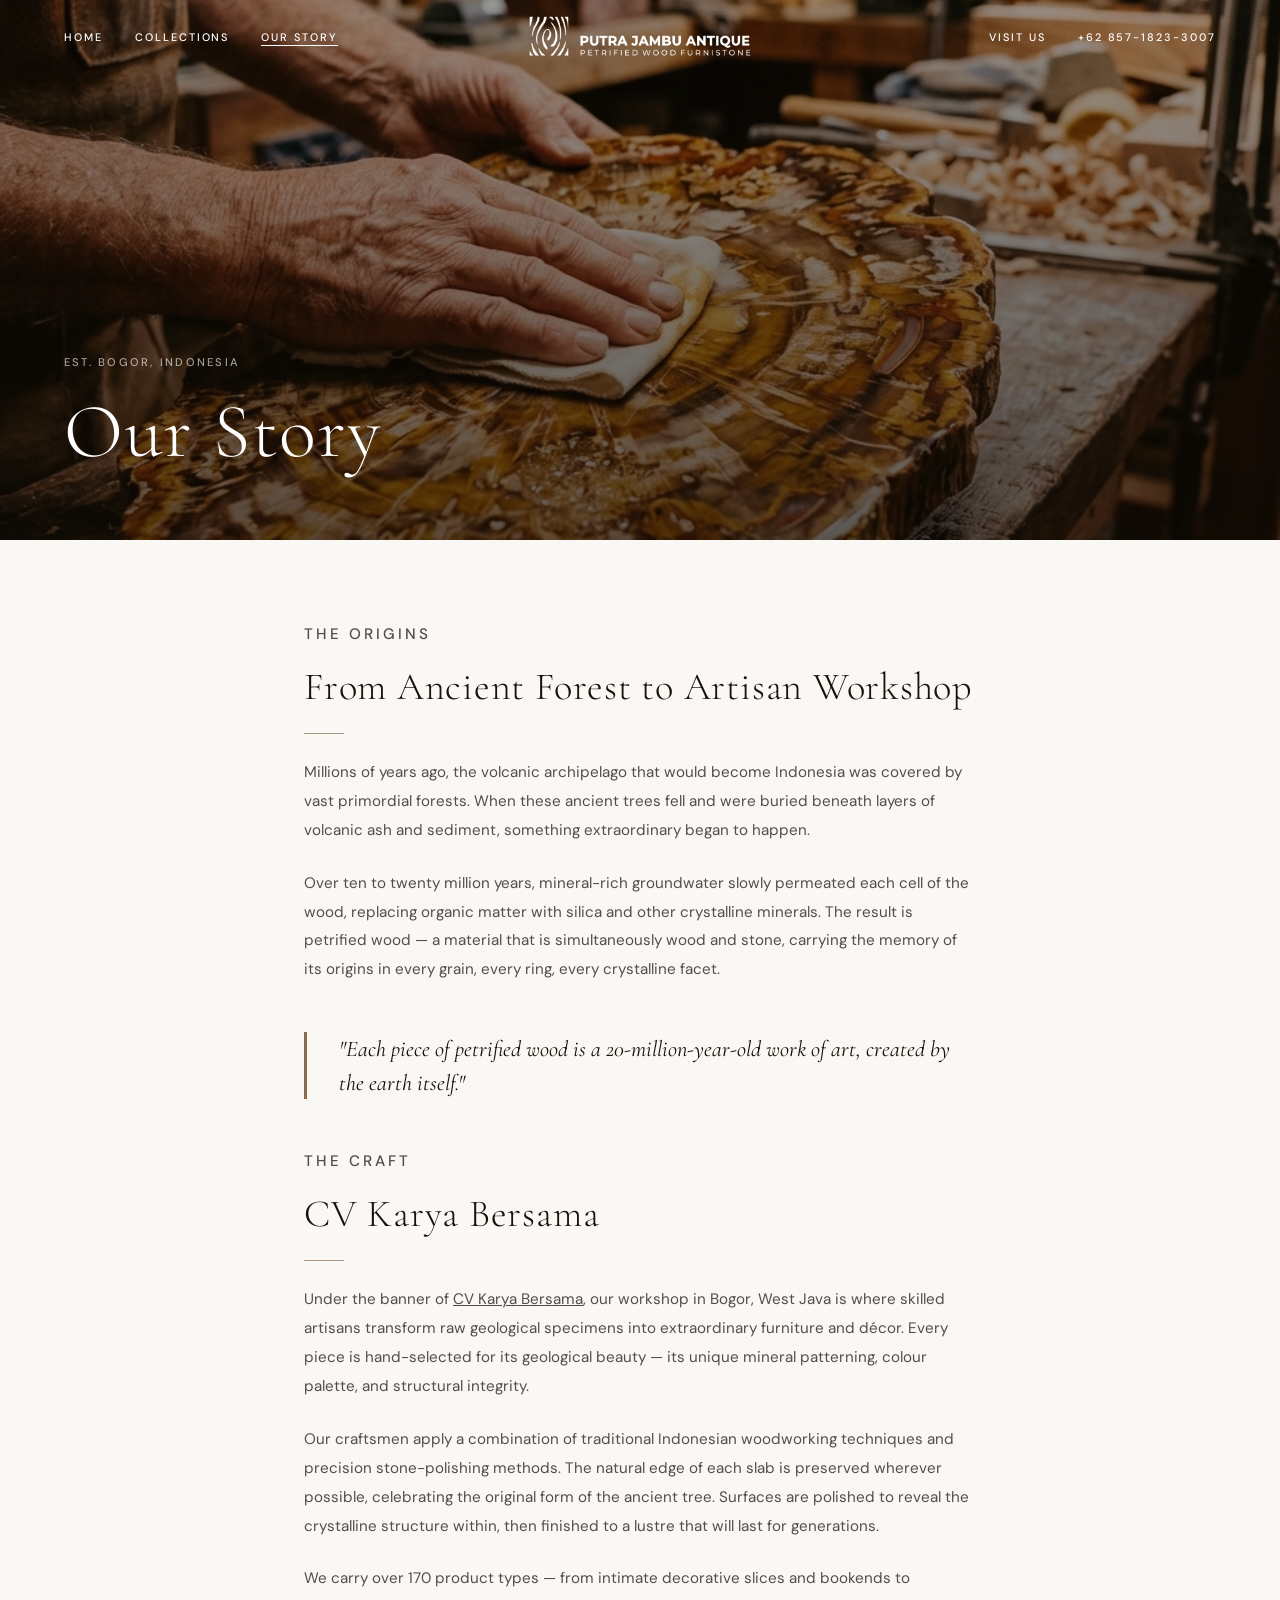
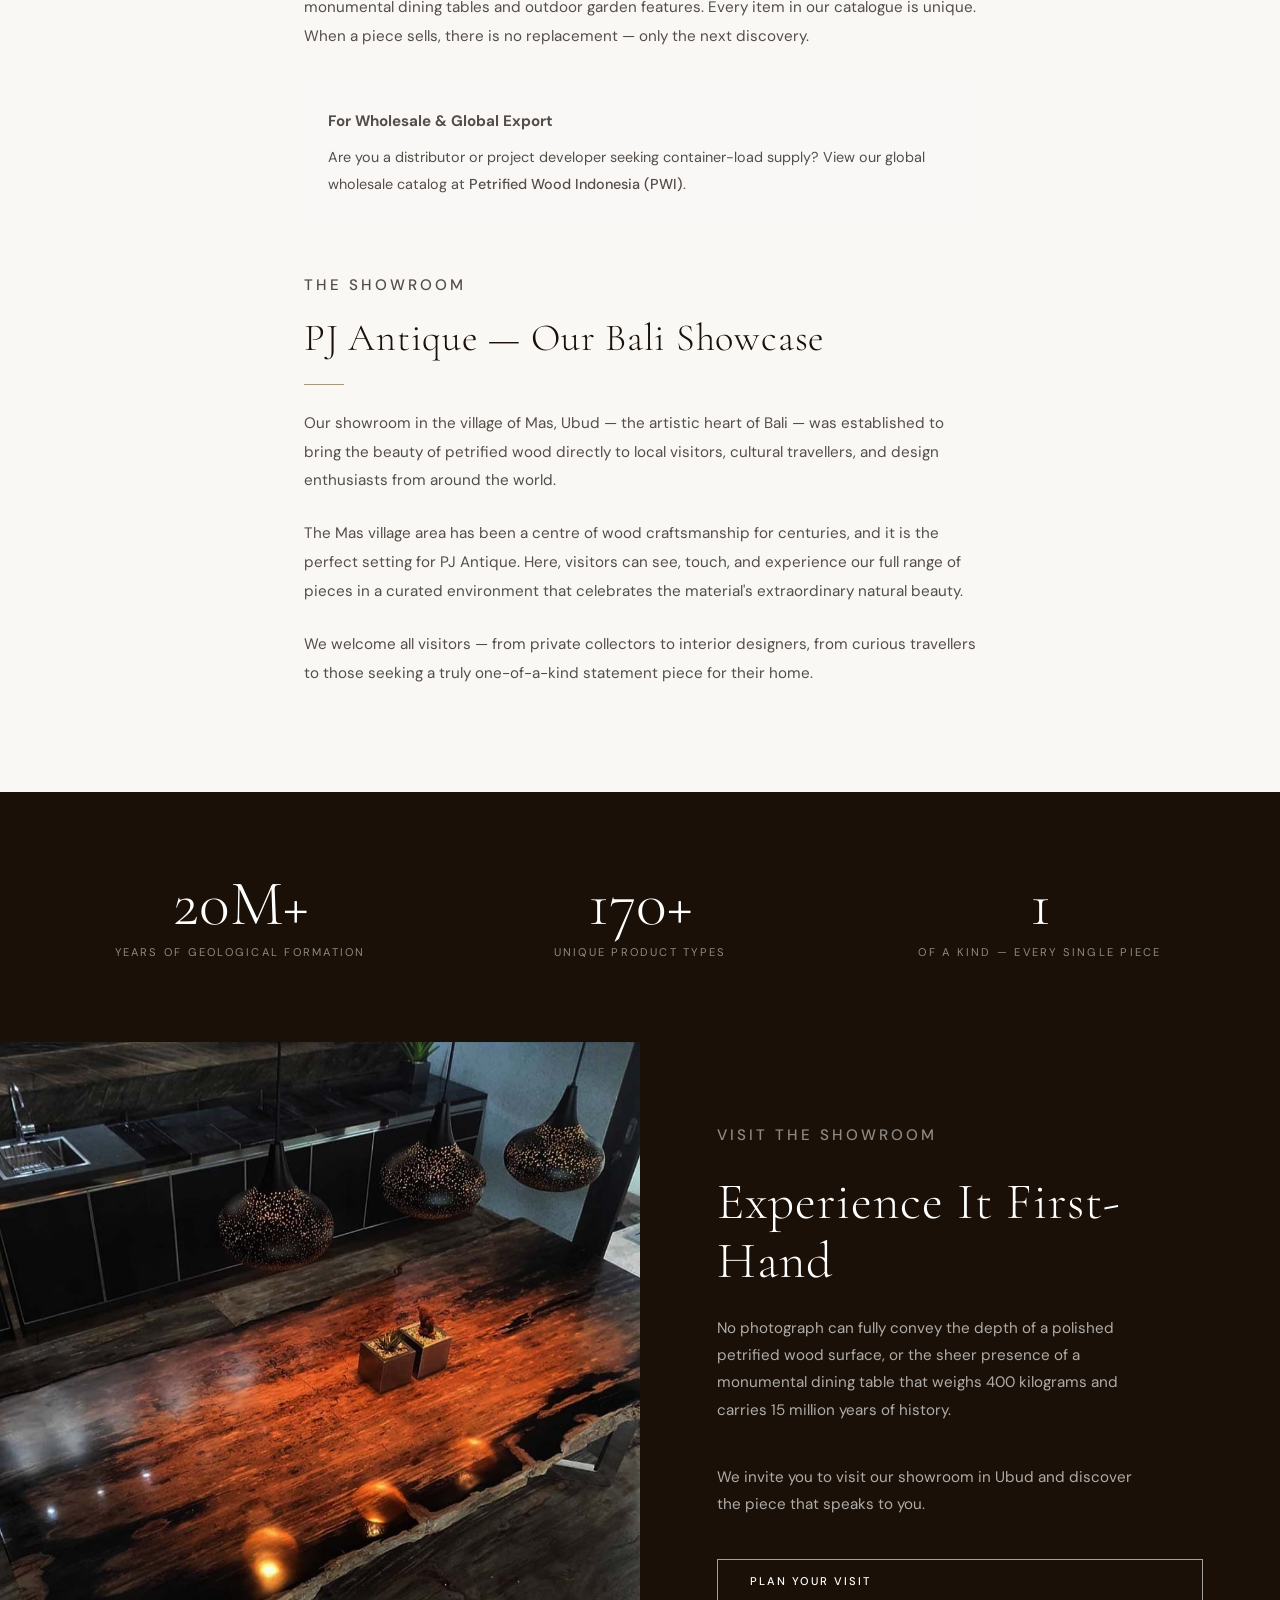
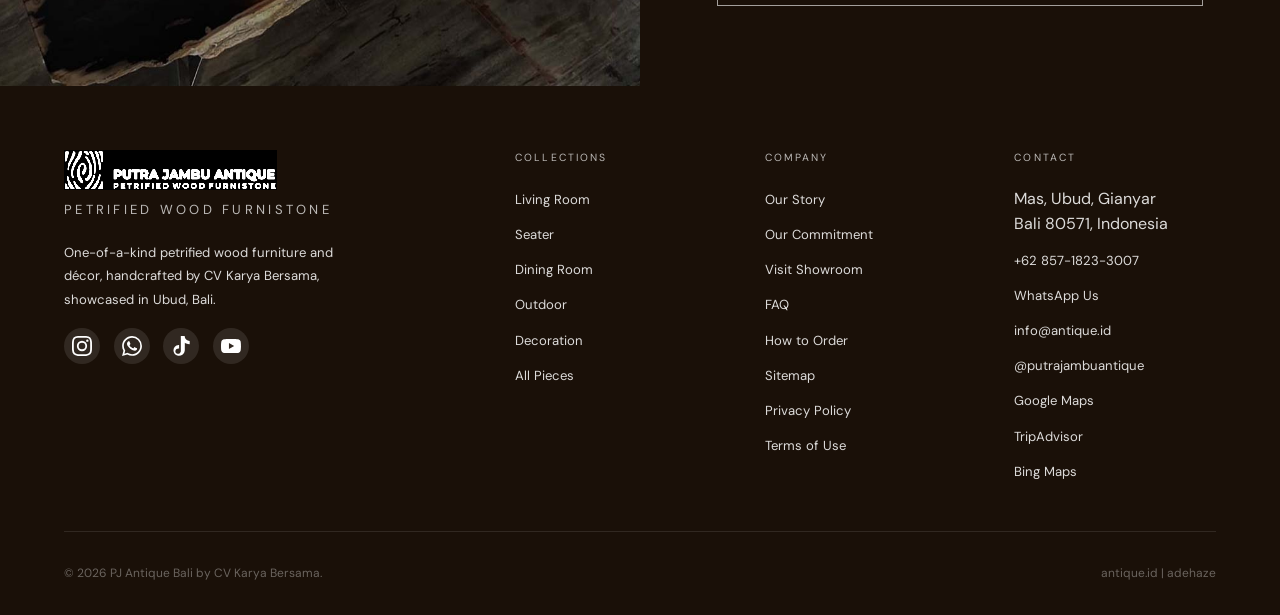
==== commit df3eef30: "Update: Link to KB Web and add wholesale CTA to PWI" ====
--- a/public/about.html
+++ b/public/about.html
@@ -83,11 +83,16 @@
     </blockquote>
 
     <p class="label" style="margin-bottom: 1rem;" id="craft">The Craft</p>
-    <h2>CV Karya Bersama</h2>
+    <h2><a href="https://karyabersama.com" target="_blank" rel="noopener" style="color: inherit; text-decoration: underline; text-decoration-color: rgba(255,255,255,0.3); text-underline-offset: 4px;">CV Karya Bersama</a></h2>
     <div class="divider" style="margin-left: 0;"></div>
-    <p>Under the banner of CV Karya Bersama, our workshop in Bogor, West Java is where skilled artisans transform raw geological specimens into extraordinary furniture and décor. Every piece is hand-selected for its geological beauty — its unique mineral patterning, colour palette, and structural integrity.</p>
+    <p>Under the banner of <a href="https://karyabersama.com" target="_blank" rel="noopener" style="color: inherit; text-decoration: underline;">CV Karya Bersama</a>, our workshop in Bogor, West Java is where skilled artisans transform raw geological specimens into extraordinary furniture and décor. Every piece is hand-selected for its geological beauty — its unique mineral patterning, colour palette, and structural integrity.</p>
     <p>Our craftsmen apply a combination of traditional Indonesian woodworking techniques and precision stone-polishing methods. The natural edge of each slab is preserved wherever possible, celebrating the original form of the ancient tree. Surfaces are polished to reveal the crystalline structure within, then finished to a lustre that will last for generations.</p>
     <p>We carry over 170 product types — from intimate decorative slices and bookends to monumental dining tables and outdoor garden features. Every item in our catalogue is unique. When a piece sells, there is no replacement — only the next discovery.</p>
+    
+    <div style="margin-top: 2rem; padding: 1.5rem; background-color: rgba(255,255,255,0.05); border-left: 4px solid var(--accent-color);">
+      <p style="margin-bottom: 0.5rem; font-weight: 500;"><strong>For Wholesale & Global Export</strong></p>
+      <p style="margin-bottom: 0; font-size: 0.9rem;">Are you a distributor or project developer seeking container-load supply? View our global wholesale catalog at <a href="https://indonesia-petrifiedwood.com" target="_blank" rel="noopener" style="color: var(--accent-color); font-weight: 500;">Petrified Wood Indonesia (PWI)</a>.</p>
+    </div>
 
     <p class="label" style="margin-bottom: 1rem; margin-top: 3rem;">The Showroom</p>
     <h2>PJ Antique — Our Bali Showcase</h2>
@@ -169,3 +174,4 @@
 
 </body>
 </html>
+
--- a/public/css/main.css
+++ b/public/css/main.css
@@ -1718,3 +1718,46 @@
   font-size: 40px;
   cursor: pointer;
 }
+
+/* ============================================================
+   PRODUCT PAGE MOBILE CONTAINMENT FIXES
+   ============================================================ */
+@media (max-width: 900px) {
+  /* Allow long buttons (like the WhatsApp CTA) to wrap text instead of pushing screen wide */
+  .product-info__cta .btn {
+    white-space: normal !important;
+    height: auto !important;
+    padding: 1rem !important;
+    text-align: center;
+  }
+  
+  /* Ensure the related products track margin does not cause horizontal scroll */
+  .featured__track-wrap {
+    max-width: 100vw;
+    overflow: hidden;
+  }
+  
+  /* Fix product image stretching on mobile */
+  .product-gallery__main {
+    aspect-ratio: auto !important;
+    min-height: 250px;
+    height: auto !important;
+  }
+  .product-gallery__main img {
+    height: auto !important;
+    max-height: 75vh !important;
+  }
+  
+  /* Prevent long text strings (like URLs in FAQ) from breaking containers */
+  p, h1, h2, h3, a, span, li, dt, dd {
+    overflow-wrap: break-word;
+    word-break: break-word;
+  }
+}
+
+@media (max-width: 900px) {
+  html, body {
+    overflow-x: hidden !important;
+    max-width: 100vw !important;
+  }
+}
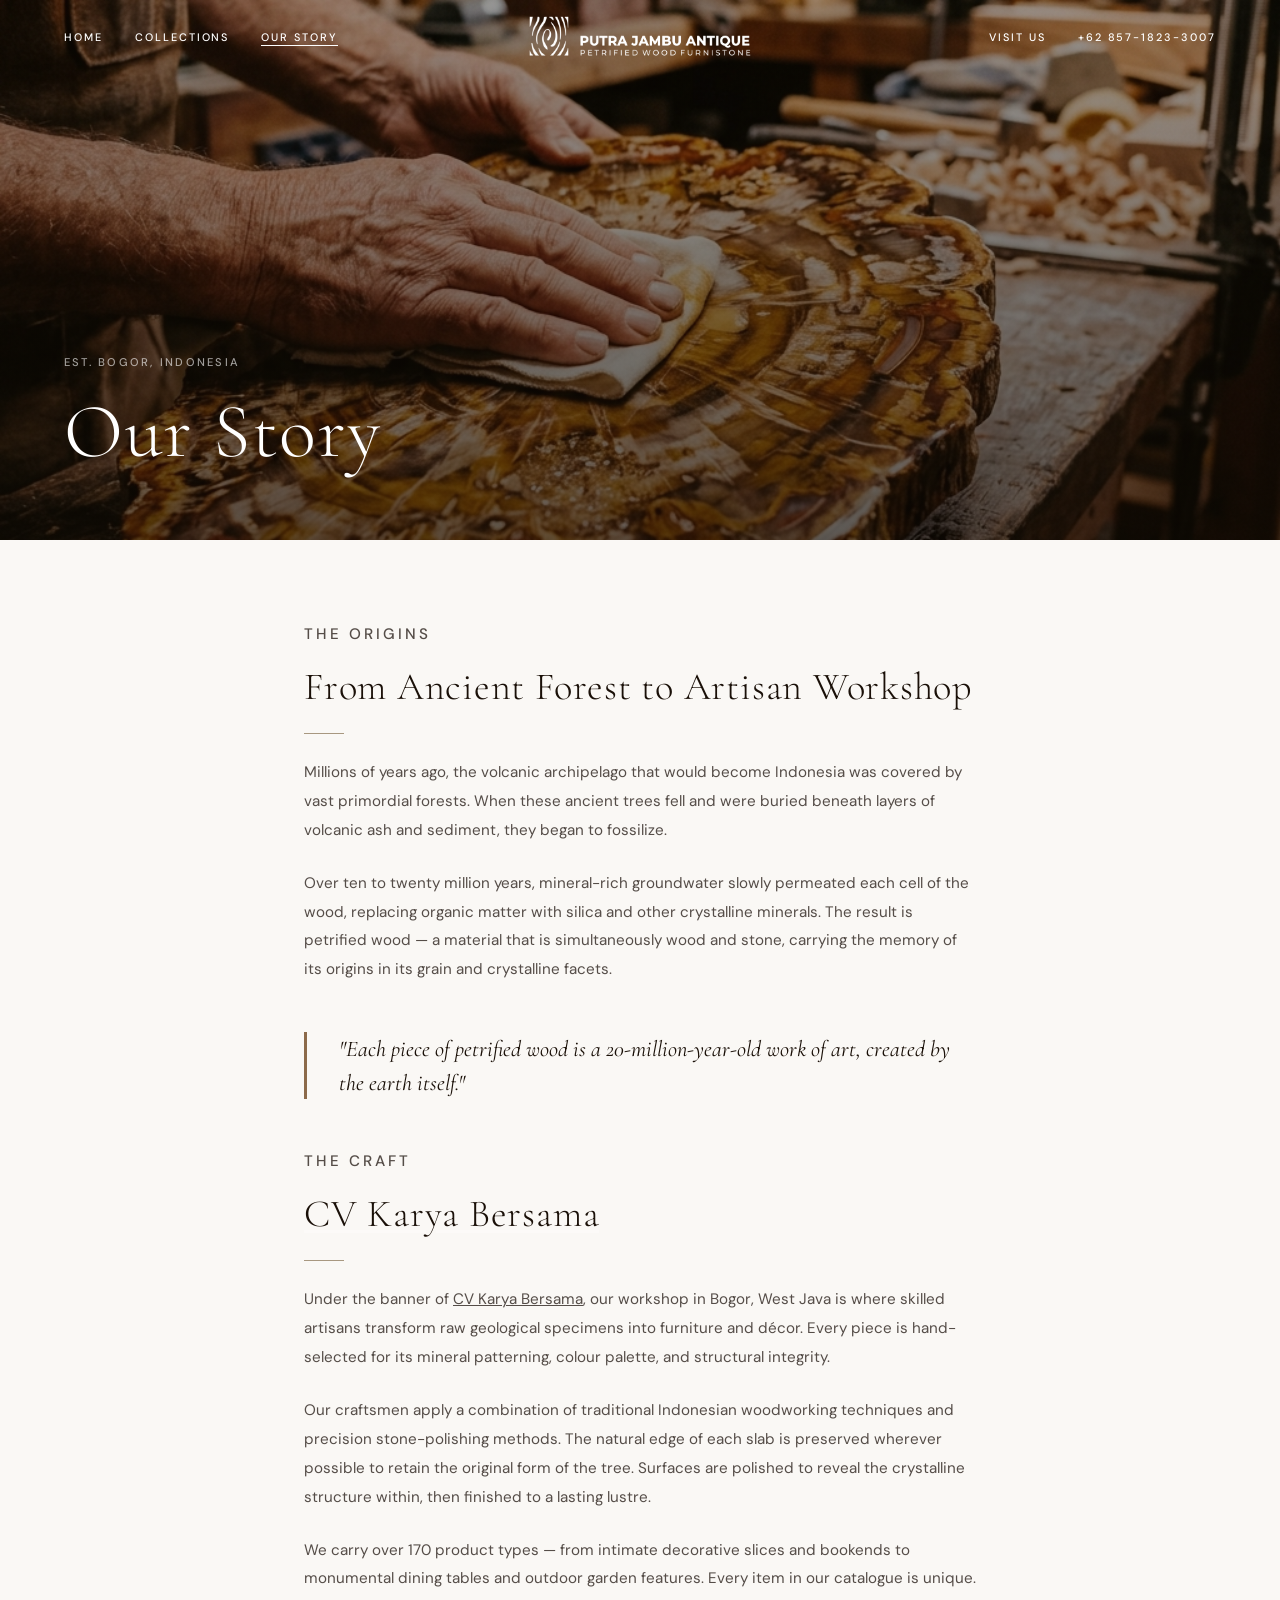
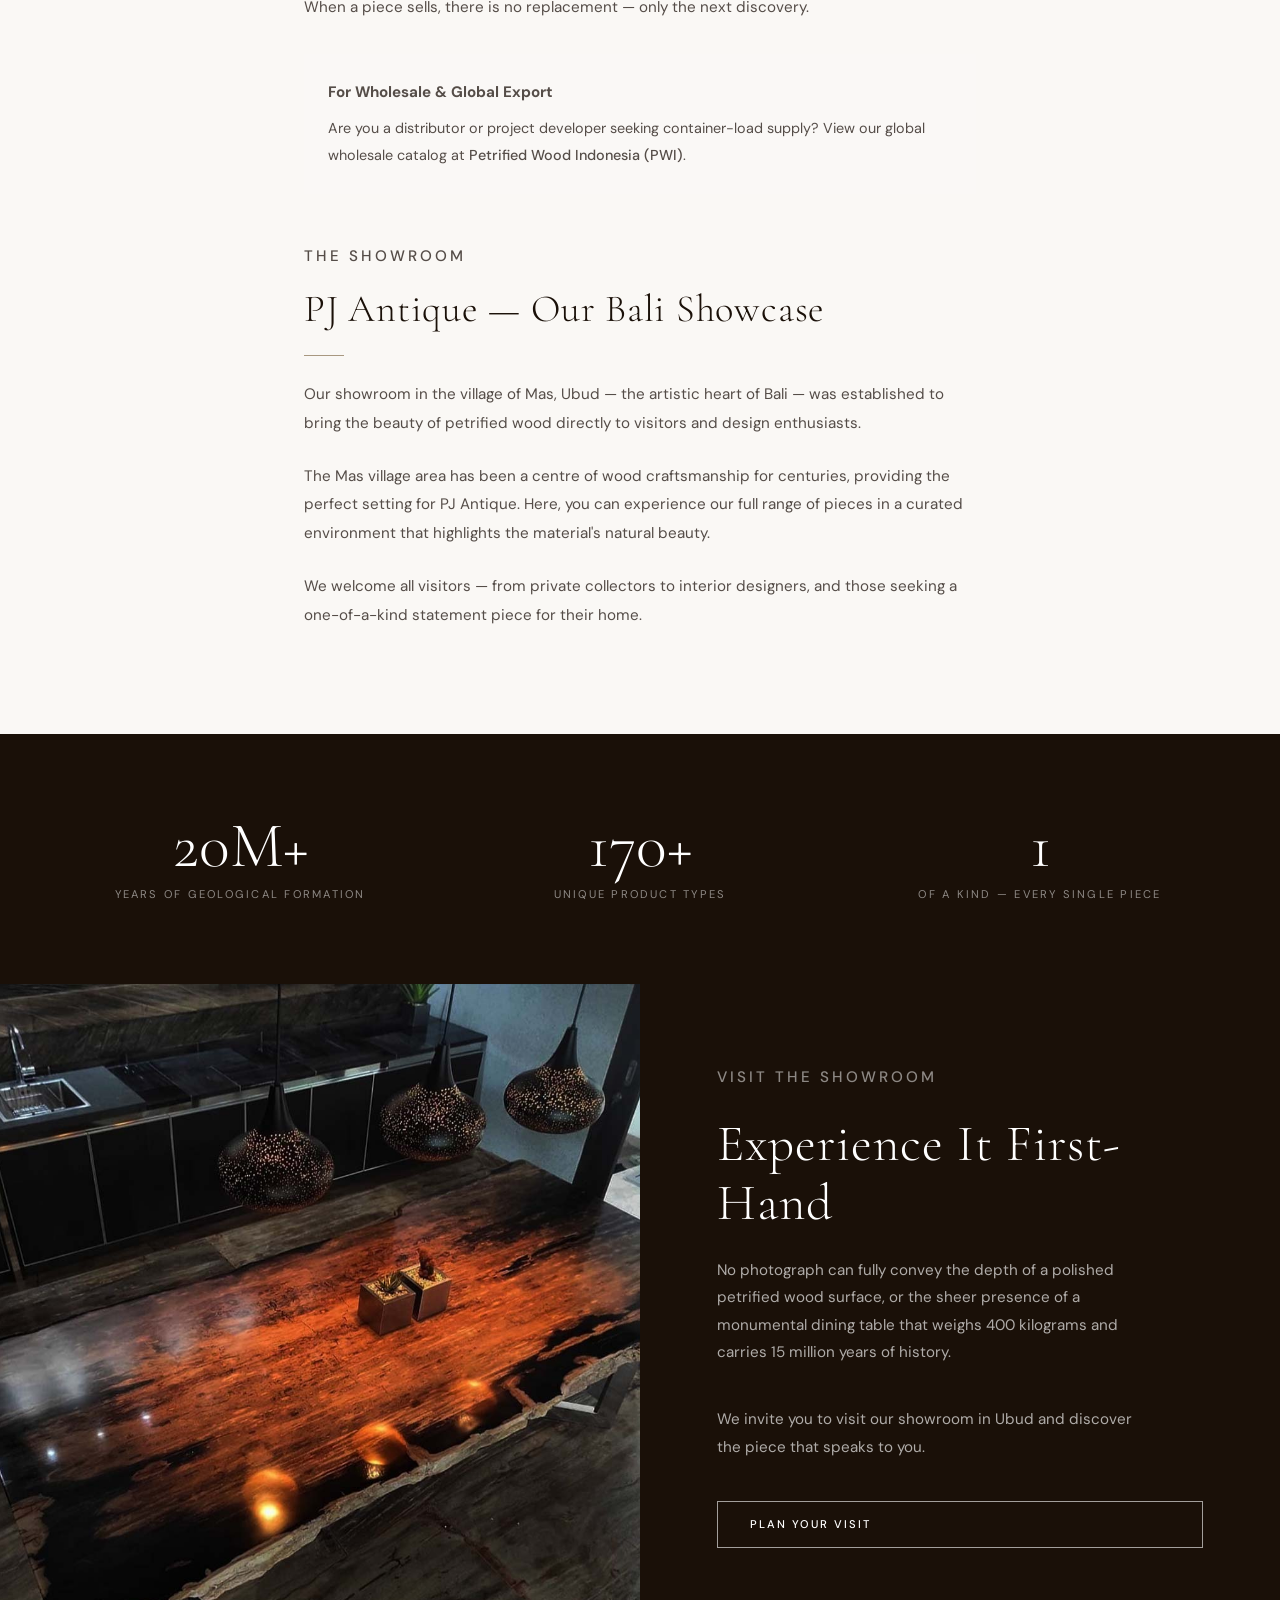
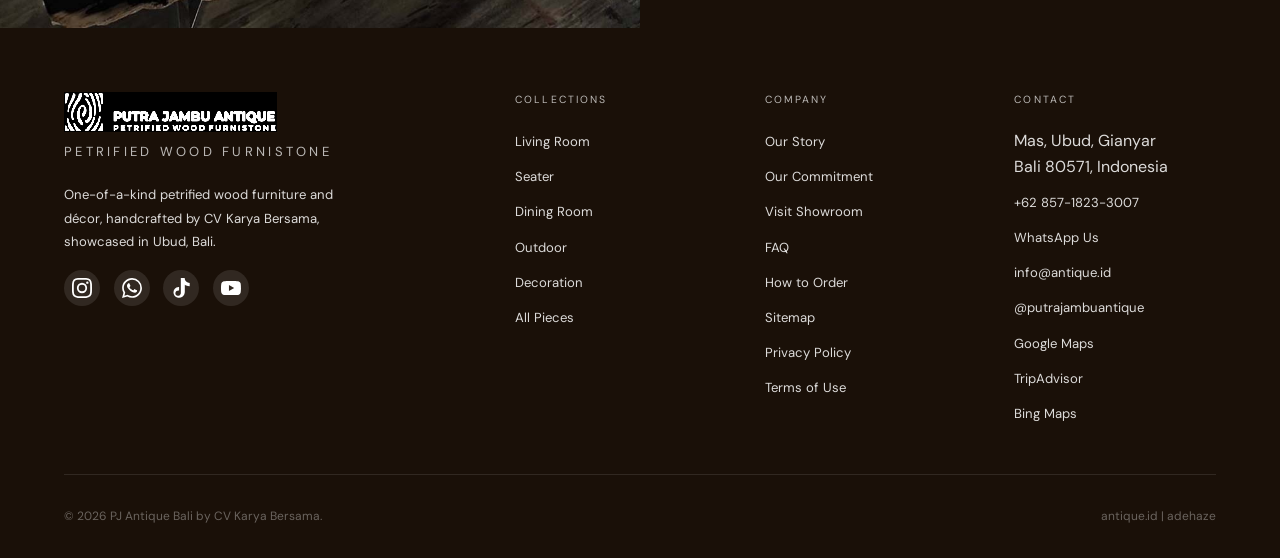
==== commit 8cfb5094: "style(content): refine website copy to remove AI-writing patterns (buzzwords, hollow intensifiers, e" ====
--- a/public/about.html
+++ b/public/about.html
@@ -75,8 +75,8 @@
     <p class="label" style="margin-bottom: 1rem;">The Origins</p>
     <h2>From Ancient Forest to Artisan Workshop</h2>
     <div class="divider" style="margin-left: 0;"></div>
-    <p>Millions of years ago, the volcanic archipelago that would become Indonesia was covered by vast primordial forests. When these ancient trees fell and were buried beneath layers of volcanic ash and sediment, something extraordinary began to happen.</p>
-    <p>Over ten to twenty million years, mineral-rich groundwater slowly permeated each cell of the wood, replacing organic matter with silica and other crystalline minerals. The result is petrified wood — a material that is simultaneously wood and stone, carrying the memory of its origins in every grain, every ring, every crystalline facet.</p>
+    <p>Millions of years ago, the volcanic archipelago that would become Indonesia was covered by vast primordial forests. When these ancient trees fell and were buried beneath layers of volcanic ash and sediment, they began to fossilize.</p>
+    <p>Over ten to twenty million years, mineral-rich groundwater slowly permeated each cell of the wood, replacing organic matter with silica and other crystalline minerals. The result is petrified wood — a material that is simultaneously wood and stone, carrying the memory of its origins in its grain and crystalline facets.</p>
 
     <blockquote>
       "Each piece of petrified wood is a 20-million-year-old work of art, created by the earth itself."
@@ -85,8 +85,8 @@
     <p class="label" style="margin-bottom: 1rem;" id="craft">The Craft</p>
     <h2><a href="https://karyabersama.com" target="_blank" rel="noopener" style="color: inherit; text-decoration: underline; text-decoration-color: rgba(255,255,255,0.3); text-underline-offset: 4px;">CV Karya Bersama</a></h2>
     <div class="divider" style="margin-left: 0;"></div>
-    <p>Under the banner of <a href="https://karyabersama.com" target="_blank" rel="noopener" style="color: inherit; text-decoration: underline;">CV Karya Bersama</a>, our workshop in Bogor, West Java is where skilled artisans transform raw geological specimens into extraordinary furniture and décor. Every piece is hand-selected for its geological beauty — its unique mineral patterning, colour palette, and structural integrity.</p>
-    <p>Our craftsmen apply a combination of traditional Indonesian woodworking techniques and precision stone-polishing methods. The natural edge of each slab is preserved wherever possible, celebrating the original form of the ancient tree. Surfaces are polished to reveal the crystalline structure within, then finished to a lustre that will last for generations.</p>
+    <p>Under the banner of <a href="https://karyabersama.com" target="_blank" rel="noopener" style="color: inherit; text-decoration: underline;">CV Karya Bersama</a>, our workshop in Bogor, West Java is where skilled artisans transform raw geological specimens into furniture and décor. Every piece is hand-selected for its mineral patterning, colour palette, and structural integrity.</p>
+    <p>Our craftsmen apply a combination of traditional Indonesian woodworking techniques and precision stone-polishing methods. The natural edge of each slab is preserved wherever possible to retain the original form of the tree. Surfaces are polished to reveal the crystalline structure within, then finished to a lasting lustre.</p>
     <p>We carry over 170 product types — from intimate decorative slices and bookends to monumental dining tables and outdoor garden features. Every item in our catalogue is unique. When a piece sells, there is no replacement — only the next discovery.</p>
     
     <div style="margin-top: 2rem; padding: 1.5rem; background-color: rgba(255,255,255,0.05); border-left: 4px solid var(--accent-color);">
@@ -97,9 +97,9 @@
     <p class="label" style="margin-bottom: 1rem; margin-top: 3rem;">The Showroom</p>
     <h2>PJ Antique — Our Bali Showcase</h2>
     <div class="divider" style="margin-left: 0;"></div>
-    <p>Our showroom in the village of Mas, Ubud — the artistic heart of Bali — was established to bring the beauty of petrified wood directly to local visitors, cultural travellers, and design enthusiasts from around the world.</p>
-    <p>The Mas village area has been a centre of wood craftsmanship for centuries, and it is the perfect setting for PJ Antique. Here, visitors can see, touch, and experience our full range of pieces in a curated environment that celebrates the material's extraordinary natural beauty.</p>
-    <p>We welcome all visitors — from private collectors to interior designers, from curious travellers to those seeking a truly one-of-a-kind statement piece for their home.</p>
+    <p>Our showroom in the village of Mas, Ubud — the artistic heart of Bali — was established to bring the beauty of petrified wood directly to visitors and design enthusiasts.</p>
+    <p>The Mas village area has been a centre of wood craftsmanship for centuries, providing the perfect setting for PJ Antique. Here, you can experience our full range of pieces in a curated environment that highlights the material's natural beauty.</p>
+    <p>We welcome all visitors — from private collectors to interior designers, and those seeking a one-of-a-kind statement piece for their home.</p>
   </div>
 
   <!-- STATS -->
